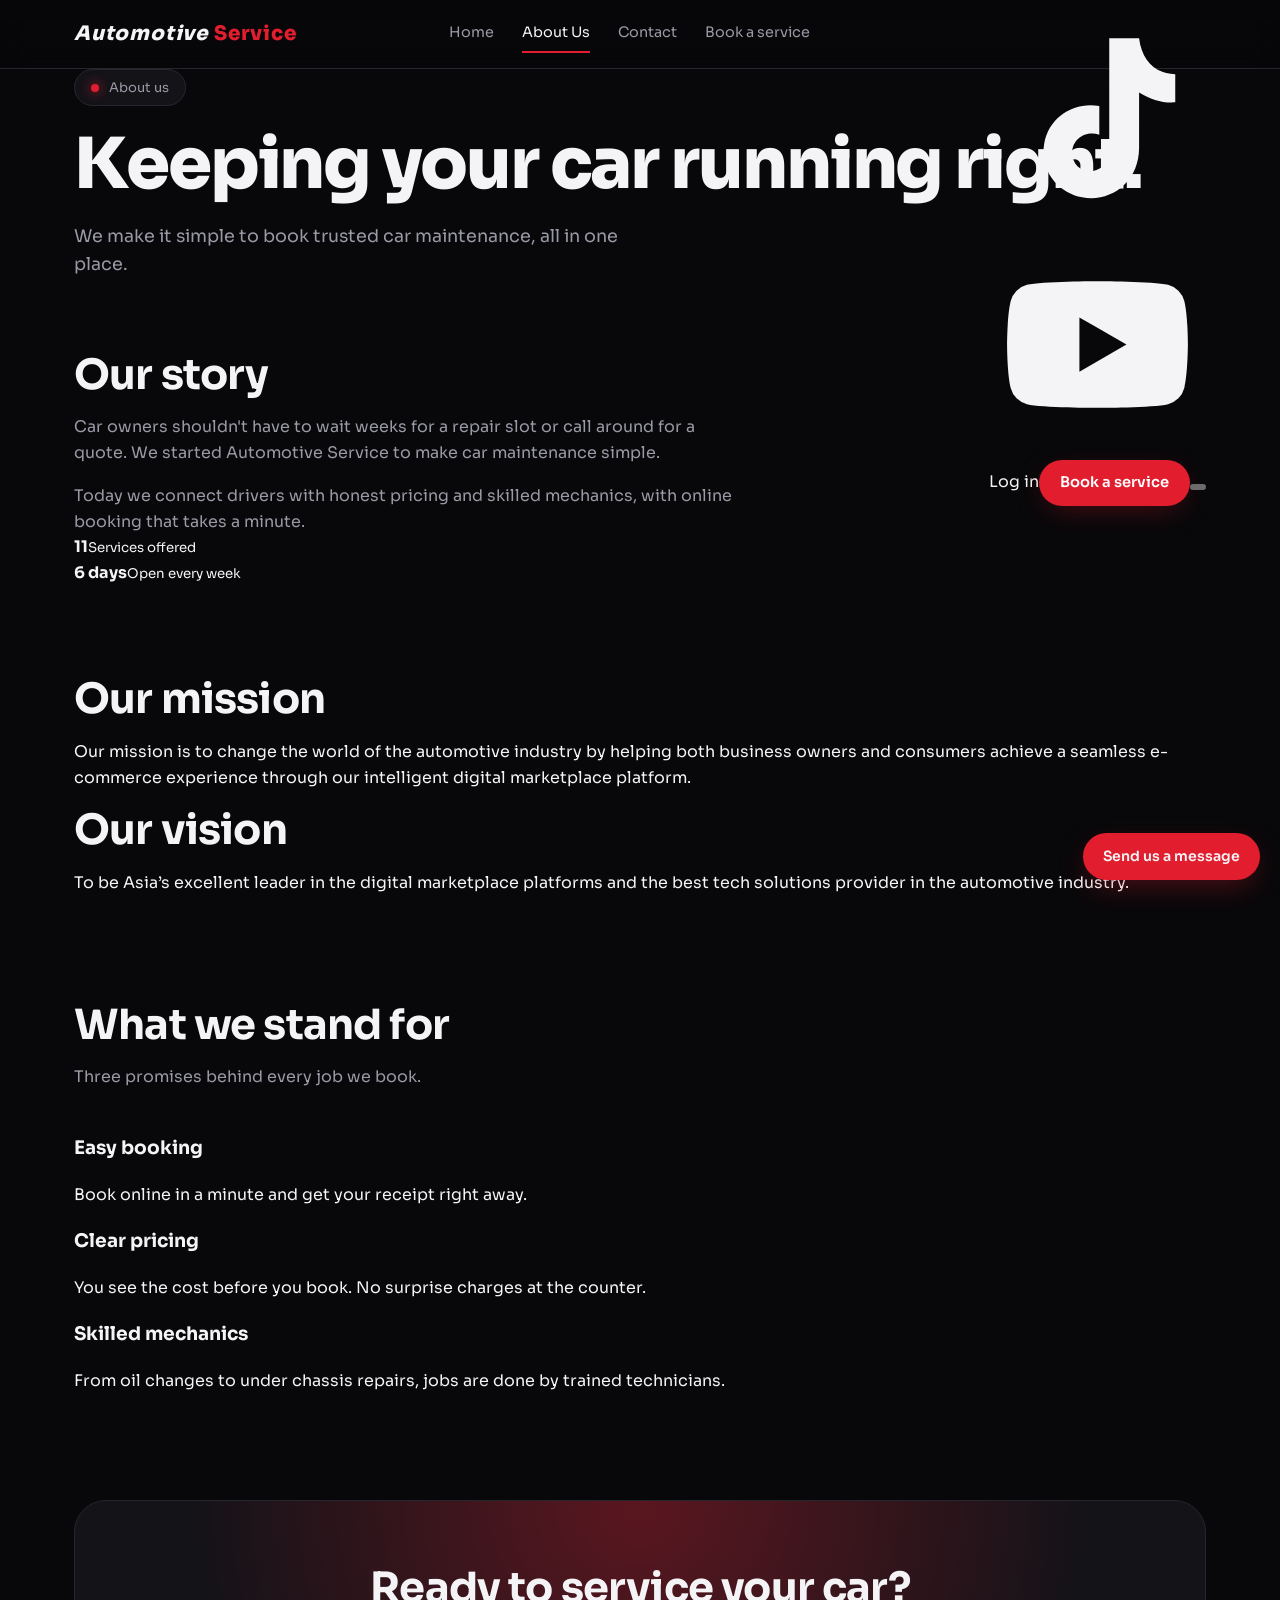
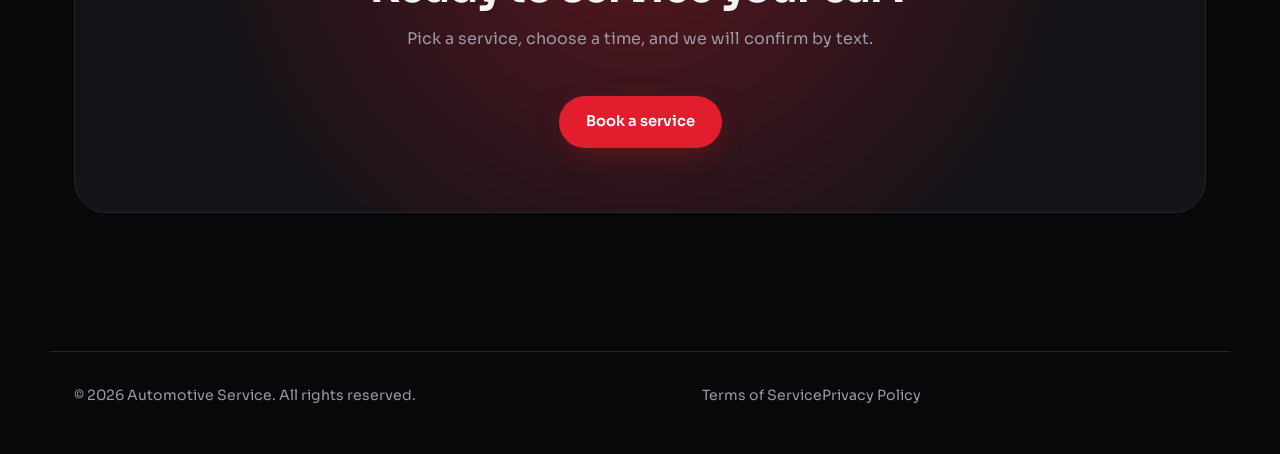
==== about.html @ 80d6568f "ready draft" ====
<!DOCTYPE html>
<html lang="en">
<head>
<meta charset="utf-8">
<meta name="viewport" content="width=device-width, initial-scale=1, viewport-fit=cover">
<title>About Us – Automotive Service</title>
<link rel="preconnect" href="https://fonts.googleapis.com">
<link rel="preconnect" href="https://fonts.gstatic.com" crossorigin>
<link href="https://fonts.googleapis.com/css2?family=Sora:wght@400;500;600;700;800&display=swap" rel="stylesheet">
<link rel="stylesheet" href="style.css">
</head>
<body>
<nav>
<div class="wrap">
<a class="logo" href="index.html">Automotive <i>Service</i></a>
<div class="links" id="mainlinks">
<a href="index.html">Home</a><a class="on" href="about.html">About Us</a><a href="contact.html">Contact</a><a class="mob-only" href="index.html#booking">Book a service</a><div class="socials links-socials"><a href="#" target="_blank" rel="noopener noreferrer" aria-label="Facebook"><svg viewBox="0 0 24 24" fill="currentColor" aria-hidden="true"><path d="M13.5 22v-8h2.7l.5-3.3h-3.2V8.6c0-.9.4-1.7 1.8-1.7h1.5V4.1s-1.3-.2-2.5-.2c-2.6 0-4.3 1.6-4.3 4.4v2.4H6.8V14h2.7v8h4z"/></svg></a><a href="#" target="_blank" rel="noopener noreferrer" aria-label="Instagram"><svg viewBox="0 0 24 24" fill="none" stroke="currentColor" stroke-width="2" aria-hidden="true"><rect x="3" y="3" width="18" height="18" rx="5"/><circle cx="12" cy="12" r="4"/><circle cx="17.5" cy="6.5" r="1" fill="currentColor" stroke="none"/></svg></a><a href="#" target="_blank" rel="noopener noreferrer" aria-label="TikTok"><svg viewBox="0 0 24 24" fill="currentColor" aria-hidden="true"><path d="M16.6 3c.3 2.4 1.7 3.9 4 4v3.1c-1.4.1-2.7-.3-4-1.1v6.1c0 3.9-3.2 6.1-6.3 5.5-2.7-.5-4.7-3-4.2-5.9.5-3 3.3-4.7 6.1-4.2v3.2c-1.4-.5-3 .4-3 2 0 1.3 1.1 2.2 2.3 2 1.1-.2 1.8-1.1 1.8-2.3V3h3.3z"/></svg></a><a href="#" target="_blank" rel="noopener noreferrer" aria-label="YouTube"><svg viewBox="0 0 24 24" fill="currentColor" aria-hidden="true"><path d="M21.6 7.2a2.5 2.5 0 0 0-1.8-1.8C18.2 5 12 5 12 5s-6.2 0-7.8.4A2.5 2.5 0 0 0 2.4 7.2C2 8.8 2 12 2 12s0 3.2.4 4.8a2.5 2.5 0 0 0 1.8 1.8C5.8 19 12 19 12 19s6.2 0 7.8-.4a2.5 2.5 0 0 0 1.8-1.8c.4-1.6.4-4.8.4-4.8s0-3.2-.4-4.8zM10 15V9l5.2 3z"/></svg></a></div>
</div>
<div class="nav-right"><div class="socials"><a href="#" target="_blank" rel="noopener noreferrer" aria-label="Facebook"><svg viewBox="0 0 24 24" fill="currentColor" aria-hidden="true"><path d="M13.5 22v-8h2.7l.5-3.3h-3.2V8.6c0-.9.4-1.7 1.8-1.7h1.5V4.1s-1.3-.2-2.5-.2c-2.6 0-4.3 1.6-4.3 4.4v2.4H6.8V14h2.7v8h4z"/></svg></a><a href="#" target="_blank" rel="noopener noreferrer" aria-label="Instagram"><svg viewBox="0 0 24 24" fill="none" stroke="currentColor" stroke-width="2" aria-hidden="true"><rect x="3" y="3" width="18" height="18" rx="5"/><circle cx="12" cy="12" r="4"/><circle cx="17.5" cy="6.5" r="1" fill="currentColor" stroke="none"/></svg></a><a href="#" target="_blank" rel="noopener noreferrer" aria-label="TikTok"><svg viewBox="0 0 24 24" fill="currentColor" aria-hidden="true"><path d="M16.6 3c.3 2.4 1.7 3.9 4 4v3.1c-1.4.1-2.7-.3-4-1.1v6.1c0 3.9-3.2 6.1-6.3 5.5-2.7-.5-4.7-3-4.2-5.9.5-3 3.3-4.7 6.1-4.2v3.2c-1.4-.5-3 .4-3 2 0 1.3 1.1 2.2 2.3 2 1.1-.2 1.8-1.1 1.8-2.3V3h3.3z"/></svg></a><a href="#" target="_blank" rel="noopener noreferrer" aria-label="YouTube"><svg viewBox="0 0 24 24" fill="currentColor" aria-hidden="true"><path d="M21.6 7.2a2.5 2.5 0 0 0-1.8-1.8C18.2 5 12 5 12 5s-6.2 0-7.8.4A2.5 2.5 0 0 0 2.4 7.2C2 8.8 2 12 2 12s0 3.2.4 4.8a2.5 2.5 0 0 0 1.8 1.8C5.8 19 12 19 12 19s6.2 0 7.8-.4a2.5 2.5 0 0 0 1.8-1.8c.4-1.6.4-4.8.4-4.8s0-3.2-.4-4.8zM10 15V9l5.2 3z"/></svg></a></div><span class="nav-auth"></span><a class="btn sm" href="index.html#booking">Book a service</a><button class="menu-btn" type="button" aria-label="Open menu" aria-expanded="false" aria-controls="mainlinks"><span></span></button></div>
</div>
</nav>

<header class="page-hero">
<div class="wrap">
<span class="pill"><b></b>About us</span>
<h1>Keeping your car running right.</h1>
<p class="lead">We make it simple to book trusted car maintenance, all in one place.</p>
</div>
</header>

<section style="padding-top:40px">
<div class="wrap about-split">
<div>
<h2>Our story</h2>
<p class="sub" style="margin-bottom:18px">Car owners shouldn't have to wait weeks for a repair slot or call around for a quote. We started Automotive Service to make car maintenance simple.</p>
<p class="sub" style="margin:0">Today we connect drivers with honest pricing and skilled mechanics, with online booking that takes a minute.</p>
</div>
<div class="facts">
<div><strong>11</strong><small>Services offered</small></div>
<div><strong>6 days</strong><small>Open every week</small></div>
</div>
</div>
</section>

<section style="padding-top:0">
<div class="wrap mv">
<div class="mv-card">
<h2>Our mission</h2>
<p>Our mission is to change the world of the automotive industry by helping both business owners and consumers achieve a seamless e-commerce experience through our intelligent digital marketplace platform.</p>
</div>
<div class="mv-card">
<h2>Our vision</h2>
<p>To be Asia’s excellent leader in the digital marketplace platforms and the best tech solutions provider in the automotive industry.</p>
</div>
</div>
</section>

<section style="padding-top:0">
<div class="wrap">
<h2>What we stand for</h2>
<p class="sub">Three promises behind every job we book.</p>
<div class="values">
<div class="value"><h3>Easy booking</h3><p>Book online in a minute and get your receipt right away.</p></div>
<div class="value"><h3>Clear pricing</h3><p>You see the cost before you book. No surprise charges at the counter.</p></div>
<div class="value"><h3>Skilled mechanics</h3><p>From oil changes to under chassis repairs, jobs are done by trained technicians.</p></div>
</div>
</div>
</section>

<section style="padding-top:0">
<div class="banner">
<h2>Ready to service your car?</h2>
<p class="sub" style="margin-inline:auto">Pick a service, choose a time, and we will confirm by text.</p>
<div class="cta"><a class="btn" href="index.html#booking">Book a service</a></div>
</div>
</section>

<footer>
<div class="wrap foot"><span>© 2026 Automotive Service. All rights reserved.</span><div class="foot-links"><a href="terms.html">Terms of Service</a><a href="privacy.html">Privacy Policy</a></div><div class="socials"><a href="#" target="_blank" rel="noopener noreferrer" aria-label="Facebook"><svg viewBox="0 0 24 24" fill="currentColor" aria-hidden="true"><path d="M13.5 22v-8h2.7l.5-3.3h-3.2V8.6c0-.9.4-1.7 1.8-1.7h1.5V4.1s-1.3-.2-2.5-.2c-2.6 0-4.3 1.6-4.3 4.4v2.4H6.8V14h2.7v8h4z"/></svg></a><a href="#" target="_blank" rel="noopener noreferrer" aria-label="Instagram"><svg viewBox="0 0 24 24" fill="none" stroke="currentColor" stroke-width="2" aria-hidden="true"><rect x="3" y="3" width="18" height="18" rx="5"/><circle cx="12" cy="12" r="4"/><circle cx="17.5" cy="6.5" r="1" fill="currentColor" stroke="none"/></svg></a><a href="#" target="_blank" rel="noopener noreferrer" aria-label="TikTok"><svg viewBox="0 0 24 24" fill="currentColor" aria-hidden="true"><path d="M16.6 3c.3 2.4 1.7 3.9 4 4v3.1c-1.4.1-2.7-.3-4-1.1v6.1c0 3.9-3.2 6.1-6.3 5.5-2.7-.5-4.7-3-4.2-5.9.5-3 3.3-4.7 6.1-4.2v3.2c-1.4-.5-3 .4-3 2 0 1.3 1.1 2.2 2.3 2 1.1-.2 1.8-1.1 1.8-2.3V3h3.3z"/></svg></a><a href="#" target="_blank" rel="noopener noreferrer" aria-label="YouTube"><svg viewBox="0 0 24 24" fill="currentColor" aria-hidden="true"><path d="M21.6 7.2a2.5 2.5 0 0 0-1.8-1.8C18.2 5 12 5 12 5s-6.2 0-7.8.4A2.5 2.5 0 0 0 2.4 7.2C2 8.8 2 12 2 12s0 3.2.4 4.8a2.5 2.5 0 0 0 1.8 1.8C5.8 19 12 19 12 19s6.2 0 7.8-.4a2.5 2.5 0 0 0 1.8-1.8c.4-1.6.4-4.8.4-4.8s0-3.2-.4-4.8zM10 15V9l5.2 3z"/></svg></a></div></div>
</footer>
<a class="chat" href="contact.html">Send us a message</a>
<script src="auth.js"></script>
</body>
</html>
---- style.css ----
:root{color-scheme:dark;--bg:#08080a;--surface:#131318;--line:#26262e;--text:#f4f4f6;--muted:#9a9aa6;--red:#e11d2e;--red-deep:#8f0f1c;--glow:rgba(225,29,46,.35);
box-sizing:border-box;padding-top:env(safe-area-inset-top,0px);padding-bottom:env(safe-area-inset-bottom,0px)}
*,*::before,*::after{box-sizing:inherit}
html{scroll-behavior:smooth;scroll-padding-top:90px}
body{margin:0;background:var(--bg);color:var(--text);font-family:'Sora',system-ui,-apple-system,'Segoe UI',sans-serif;line-height:1.6;-webkit-font-smoothing:antialiased}
a{color:inherit;text-decoration:none}
:focus-visible{outline:2px solid var(--red);outline-offset:3px;border-radius:6px}
.wrap{max-width:1180px;margin:0 auto;padding:0 24px}
nav{position:sticky;top:0;z-index:20;backdrop-filter:blur(14px);background:rgba(8,8,10,.72);border-bottom:1px solid var(--line)}
nav .wrap{display:flex;align-items:center;justify-content:space-between;height:68px;gap:24px}
.logo{font-weight:800;font-size:1.25rem;letter-spacing:.04em;font-style:italic}
.logo i{color:var(--red);font-style:normal}
.links{display:flex;gap:28px;font-size:.9rem;color:var(--muted)}
.links a{padding:6px 0;border-bottom:2px solid transparent;transition:color .2s,border-color .2s}
.links a:hover,.links a.on{color:var(--text);border-color:var(--red)}
.btn{display:inline-flex;align-items:center;gap:8px;padding:13px 26px;border-radius:999px;font-weight:600;font-size:.92rem;background:var(--red);color:#fff;border:1px solid transparent;box-shadow:0 8px 30px -8px var(--glow);transition:transform .2s,background .2s}
.btn:hover{transform:translateY(-2px);background:#f02a3b}
.btn.ghost{background:transparent;border-color:var(--line);box-shadow:none}
.btn.ghost:hover{border-color:var(--muted);background:var(--surface)}
.btn.sm{padding:10px 20px}
.hero{position:relative;overflow:hidden;padding:96px 0 110px}
.hero::before{content:"";position:absolute;right:-12%;top:-20%;width:760px;height:760px;background:radial-gradient(circle,var(--glow),transparent 65%);pointer-events:none}
.hero{min-height:680px;display:flex;align-items:center}
.hero .wrap{position:relative;z-index:2;width:100%}
.hero .wrap>div{max-width:620px}
.hero::after{content:"";position:absolute;inset:auto 0 0 0;height:38%;background:linear-gradient(to top,var(--bg),transparent);z-index:1;pointer-events:none}
.car{position:absolute;right:-40px;bottom:14px;width:min(920px,72vw);z-index:0;filter:drop-shadow(0 30px 60px rgba(225,29,46,.45));animation:drive 1.6s cubic-bezier(.2,.8,.2,1) both}
@keyframes drive{from{transform:translateX(160px);opacity:0}to{transform:none;opacity:1}}
.pill{display:inline-flex;align-items:center;gap:10px;padding:7px 16px;border:1px solid var(--line);border-radius:999px;background:var(--surface);font-size:.82rem;color:var(--muted)}
.pill b{width:8px;height:8px;border-radius:50%;background:var(--red);box-shadow:0 0 12px var(--red)}
h1{font-size:clamp(2.4rem,5.6vw,4.4rem);line-height:1.05;letter-spacing:-.03em;font-weight:800;margin:22px 0 20px}
h1 span{color:var(--muted)}
.lead{font-size:1.1rem;color:var(--muted);max-width:46ch;margin:0 0 34px}
.cta{display:flex;gap:14px;flex-wrap:wrap}
.stats{display:flex;gap:40px;margin-top:52px;padding-top:28px;border-top:1px solid var(--line)}
.stats strong{display:block;font-size:1.6rem;letter-spacing:-.02em}
.stats small{color:var(--muted)}
section{padding:90px 0}
h2{font-size:clamp(1.8rem,3.4vw,2.6rem);letter-spacing:-.02em;line-height:1.15;margin:0 0 14px;font-weight:700}
.sub{color:var(--muted);max-width:56ch;margin:0 0 44px}
.split{display:grid;grid-template-columns:1fr 1fr;gap:20px}
.panel{padding:44px;border-radius:28px;border:1px solid var(--line);background:linear-gradient(160deg,#1a1a21,var(--surface))}
.panel.red{background:linear-gradient(160deg,var(--red),var(--red-deep));border-color:transparent}
.panel.red p{color:#ffd9dd}
.panel h3{font-size:1.6rem;letter-spacing:-.02em;margin:0 0 12px}
.panel p{color:var(--muted);margin:0 0 28px;max-width:40ch}
.panel ul{list-style:none;margin:0 0 30px;padding:0;display:grid;gap:10px;font-size:.92rem}
.panel li::before{content:"✓";margin-right:10px;font-weight:700}
.panel.red .btn{background:#fff;color:var(--red-deep);box-shadow:none}
.steps{display:grid;grid-template-columns:repeat(3,1fr);gap:16px;counter-reset:s}
.step{padding:30px;border-radius:20px;border:1px solid var(--line);counter-increment:s}
.step::before{content:counter(s);display:grid;place-items:center;width:38px;height:38px;border-radius:50%;background:var(--red);font-weight:700;margin-bottom:22px}
.step h3{margin:0 0 6px;font-size:1.05rem}
.step p{margin:0;color:var(--muted);font-size:.9rem}
.banner{margin:0 24px;max-width:1132px;margin-inline:auto;padding:64px 24px;text-align:center;border-radius:32px;background:radial-gradient(circle at 50% 0,var(--glow),transparent 70%),var(--surface);border:1px solid var(--line)}
.banner .cta{justify-content:center}
footer{padding:48px 0;color:var(--muted);font-size:.88rem}
footer .wrap{display:flex;justify-content:space-between;flex-wrap:wrap;gap:16px;border-top:1px solid var(--line);padding-top:32px}
.chat{position:fixed;right:20px;bottom:calc(20px + env(safe-area-inset-bottom,0px));z-index:30;padding:12px 20px;border-radius:999px;background:var(--red);font-size:.88rem;font-weight:600;box-shadow:0 10px 30px -6px var(--glow)}
@media(max-width:900px){.links{display:none}.split{grid-template-columns:1fr}.car{width:130vw;right:-30vw;bottom:0;opacity:.55}.hero{min-height:620px}.steps{grid-template-columns:1fr}.hero{padding-top:56px}.stats{gap:24px}.panel{padding:30px}}
@media(prefers-reduced-motion:reduce){
/* Real photo: save a Ferrari photo as ferrari.jpg in this folder */
.car-photo{position:absolute;inset:0;width:100%;height:100%;object-fit:cover;object-position:70% 55%;z-index:0;opacity:0;transition:opacity 1.2s}
.has-photo .car-photo{opacity:1}
.has-photo .car{display:none}
.has-photo::before{display:none}
.hero .wrap{z-index:3}
.hero::after{z-index:2}
.has-photo .streaks{position:absolute;inset:0;z-index:1;background:linear-gradient(90deg,var(--bg) 0%,rgba(8,8,10,.88) 32%,rgba(8,8,10,.25) 65%,rgba(8,8,10,.45) 100%),radial-gradient(ellipse at 80% 70%,rgba(225,29,46,.35),transparent 60%)}
.streaks{position:absolute;inset:0;z-index:0;pointer-events:none;background:repeating-linear-gradient(100deg,transparent 0 120px,rgba(225,29,46,.07) 120px 122px,transparent 122px 260px)}
.has-photo .hero-fade{display:none}
@media(max-width:900px){.car-photo{object-position:75% 50%}.has-photo .streaks{background:linear-gradient(180deg,rgba(8,8,10,.55),rgba(8,8,10,.9))}}

/* Booking */
.book{display:grid;grid-template-columns:.9fr 1.1fr;gap:56px;align-items:start}
.perks{list-style:none;margin:0;padding:0;display:grid;gap:14px}
.perks li{padding:20px 22px;border:1px solid var(--line);border-left:3px solid var(--red);border-radius:14px;background:var(--surface);display:grid;gap:2px}
.perks span{color:var(--muted);font-size:.9rem}
.form{display:grid;gap:12px;padding:32px;border:1px solid var(--line);border-radius:28px;background:linear-gradient(160deg,#1a1a21,var(--surface))}
.form input,.form select,.form textarea{width:100%;padding:14px 16px;font:inherit;font-size:.92rem;color:var(--text);background:var(--bg);border:1px solid var(--line);border-radius:12px;transition:border-color .2s}
.form input::placeholder,.form textarea::placeholder{color:var(--muted)}
.form input:focus,.form select:focus,.form textarea:focus{outline:none;border-color:var(--red);box-shadow:0 0 0 3px var(--glow)}
.form select{appearance:none;background-image:url("data:image/svg+xml,%3Csvg xmlns='http://www.w3.org/2000/svg' width='12' height='8' fill='none' stroke='%239a9aa6' stroke-width='2'%3E%3Cpath d='m1 1 5 5 5-5'/%3E%3C/svg%3E");background-repeat:no-repeat;background-position:right 16px center;padding-right:40px}
.form textarea{resize:vertical}
.row2{display:grid;grid-template-columns:1fr 1fr;gap:12px}
.row3{display:grid;grid-template-columns:repeat(3,1fr);gap:12px}
.submit{justify-content:center;width:100%;margin-top:6px;cursor:pointer;font:inherit;font-weight:600}
.ok{margin:4px 0 0;padding:12px 16px;border-radius:12px;background:rgba(225,29,46,.12);border:1px solid var(--red);font-size:.9rem}
@media(max-width:900px){.book{grid-template-columns:1fr;gap:32px}.form{padding:22px}.row3{grid-template-columns:1fr}}
@media(max-width:520px){.row2{grid-template-columns:1fr}}

/* Cooler background */
body{background:radial-gradient(700px 520px at 100% 1000px,rgba(225,29,46,.13),transparent 65%) no-repeat,radial-gradient(700px 520px at 0 1900px,rgba(143,15,28,.18),transparent 65%) no-repeat,radial-gradient(700px 520px at 100% 2800px,rgba(225,29,46,.12),transparent 65%) no-repeat,var(--bg)}
.hero{background:radial-gradient(ellipse 55% 55% at 88% 88%,rgba(225,29,46,.6),transparent 70%),radial-gradient(ellipse 50% 70% at 0 0,rgba(143,15,28,.55),transparent 70%),radial-gradient(ellipse 40% 40% at 50% 100%,rgba(225,29,46,.18),transparent 70%),linear-gradient(180deg,#14060a,var(--bg))}
.hero::before{right:-8%;top:auto;bottom:-34%;width:75%;height:75%;background:linear-gradient(112deg,transparent 0 38%,rgba(225,29,46,.85) 38% 50%,transparent 50% 54%,rgba(255,255,255,.9) 54% 57%,transparent 57% 61%,rgba(225,29,46,.85) 61% 70%,transparent 70%);opacity:.38;filter:blur(.5px)}
.streaks{inset:auto 0 0 0;height:60%;background:linear-gradient(rgba(225,29,46,.45) 1px,transparent 1px) 0 0/100% 46px,linear-gradient(90deg,rgba(225,29,46,.4) 1px,transparent 1px) 0 0/70px 100%;transform:perspective(520px) rotateX(64deg);transform-origin:50% 100%;-webkit-mask-image:linear-gradient(to top,#000 10%,transparent 85%);mask-image:linear-gradient(to top,#000 10%,transparent 85%);opacity:.55;animation:grid 2.4s linear infinite}
@keyframes grid{to{background-position:0 46px,0 0}}
.has-photo .streaks{inset:0;height:auto;transform:none;-webkit-mask-image:none;mask-image:none;opacity:1;animation:none}
.hero::after{height:30%;background:linear-gradient(to top,var(--bg) 8%,transparent)}
.panel,.form,.perks li,.step{backdrop-filter:blur(6px)}
@media(prefers-reduced-motion:reduce){.streaks{animation:none}}

/* About page */
.page-hero{padding:96px 0 40px;background:radial-gradient(ellipse 55% 80% at 90% 100%,rgba(225,29,46,.45),transparent 70%),radial-gradient(ellipse 50% 70% at 0 0,rgba(143,15,28,.5),transparent 70%),linear-gradient(180deg,#14060a,var(--bg))}
.page-hero h1{max-width:16ch}
.page-hero .lead{margin-bottom:0}
.about-split{display:grid;grid-template-columns:1.1fr .9fr;gap:56px;align-items:center}
.facts{display:grid;grid-template-columns:1fr 1fr;gap:16px}
.facts div{padding:28px;border:1px solid var(--line);border-radius:20px;background:var(--surface)}
.facts strong{display:block;font-size:2rem;letter-spacing:-.02em;color:var(--red)}
.facts small{color:var(--muted)}
.values{display:grid;grid-template-columns:repeat(3,1fr);gap:16px}
.value{padding:32px;border:1px solid var(--line);border-top:3px solid var(--red);border-radius:20px;background:var(--surface)}
.value h3{margin:0 0 8px;font-size:1.1rem}
.value p{margin:0;color:var(--muted);font-size:.92rem}
@media(max-width:900px){.about-split,.values{grid-template-columns:1fr}.about-split{gap:32px}.page-hero{padding-top:56px}}

/* Mission and vision */
.mv{display:grid;grid-template-columns:1fr 1fr;gap:20px}
.mv-card{padding:44px;border-radius:28px;border:1px solid var(--line);background:linear-gradient(160deg,#1a1a21,var(--surface))}
.mv-card:first-child{background:linear-gradient(160deg,var(--red),var(--red-deep));border-color:transparent}
.mv-card h2{margin-bottom:16px}
.mv-card p{margin:0;color:var(--muted);font-size:1.02rem;max-width:46ch}
.mv-card:first-child p{color:#ffe3e6}
@media(max-width:900px){.mv{grid-template-columns:1fr}.mv-card{padding:30px}}

/* Booking review and receipt */
.dlg{width:calc(100% - 32px);max-width:560px;max-height:90vh;padding:0;color:var(--text);background:var(--surface);border:1px solid var(--line);border-radius:24px;box-shadow:0 30px 80px rgba(0,0,0,.6)}
.dlg::backdrop{background:rgba(0,0,0,.72);backdrop-filter:blur(4px)}
.dlg-in{padding:32px}
.dlg-brand{margin:0 0 6px;font-weight:800;font-style:italic;color:var(--red)}
.dlg h2{font-size:1.6rem;margin:0 0 6px}
.dlg .sub{margin:0 0 22px;font-size:.92rem}
.ref{margin:0 0 16px;padding:10px 14px;border:1px dashed var(--red);border-radius:12px;font-weight:700;letter-spacing:.02em}
.dlg dl{display:grid;grid-template-columns:150px 1fr;margin:0}
.dlg dt,.dlg dd{padding:11px 0;border-bottom:1px solid var(--line);font-size:.92rem}
.dlg dt{color:var(--muted)}
.dlg dd{margin:0;font-weight:600;overflow-wrap:anywhere;white-space:pre-wrap}
.dlg-acts{display:flex;flex-wrap:wrap;gap:10px;margin-top:24px}
.dlg-acts .btn{cursor:pointer;font:inherit;font-weight:600;font-size:.9rem;padding:12px 22px}
@media(max-width:520px){.dlg-in{padding:22px}.dlg dl{grid-template-columns:1fr}.dlg dt{border:0;padding-bottom:0}}
@media print{body>*:not(dialog){display:none!important}body{background:#fff!important;padding:0}.dlg{position:static!important;display:block!important;max-width:none;max-height:none;margin:0 auto;color:#000;background:#fff;border:0;box-shadow:none}.dlg *{color:#000!important}.dlg-acts{display:none}.dlg dt,.dlg dd{border-color:#ccc}}

/* Accounts and dashboards */
.nav-right{display:flex;align-items:center;gap:20px}
.nav-auth{display:flex;gap:18px}
.textlink{color:var(--muted);font-size:.9rem;transition:color .2s}
.textlink:hover{color:var(--text)}
.authpage{background:radial-gradient(700px 500px at 100% 0,rgba(225,29,46,.16),transparent 65%) no-repeat,radial-gradient(600px 500px at 0 100%,rgba(143,15,28,.2),transparent 65%) no-repeat,var(--bg)}
.authwrap{min-height:calc(100vh - 70px);display:grid;place-items:center;padding:40px 20px}
.authcard{width:100%;max-width:440px;padding:36px;border:1px solid var(--line);border-radius:28px;background:linear-gradient(160deg,#1a1a21,var(--surface))}
.authcard h1{font-size:1.9rem;margin:0 0 6px;letter-spacing:-.02em}
.authcard .sub{margin:0 0 24px;font-size:.92rem}
.tabs{display:grid;grid-auto-flow:column;grid-auto-columns:1fr;gap:4px;padding:4px;margin-bottom:20px;border:1px solid var(--line);border-radius:999px;background:var(--bg)}
.tabs button{padding:10px;border:0;border-radius:999px;background:transparent;color:var(--muted);font:inherit;font-weight:600;font-size:.9rem;cursor:pointer;transition:background .2s,color .2s}
.tabs button.on{background:var(--red);color:#fff}
.authcard .form{padding:0;border:0;background:none}
.err{margin:0;padding:10px 14px;border-radius:12px;background:rgba(225,29,46,.12);border:1px solid var(--red);font-size:.88rem}
.switch{margin:18px 0 0;text-align:center;color:var(--muted);font-size:.9rem}
.switch a{color:var(--text);font-weight:600;border-bottom:1px solid var(--red)}
.demo{margin:14px 0 0;text-align:center;color:var(--muted);font-size:.78rem}
.dash{padding-top:48px;padding-bottom:80px}
.dash-top{display:flex;justify-content:space-between;align-items:flex-end;gap:16px;flex-wrap:wrap;margin-bottom:28px}
.dash h1{font-size:clamp(1.8rem,3.4vw,2.4rem);margin:0 0 4px;letter-spacing:-.02em}
.dash .sub{margin:0}
.dash h2{font-size:1.3rem;margin:36px 0 16px}
.stats-row{display:grid;grid-template-columns:repeat(auto-fit,minmax(170px,1fr));gap:14px}
.stat{padding:22px;border:1px solid var(--line);border-radius:18px;background:var(--surface)}
.stat strong{display:block;font-size:2rem;letter-spacing:-.02em;color:var(--red)}
.stat small{color:var(--muted)}
.toolbar{display:flex;gap:12px;flex-wrap:wrap;margin-bottom:14px}
.toolbar select,.toolbar input,.statussel{padding:11px 14px;font:inherit;font-size:.9rem;color:var(--text);background:var(--surface);border:1px solid var(--line);border-radius:12px}
.toolbar input{flex:1;min-width:200px}
.tablewrap{overflow-x:auto;border:1px solid var(--line);border-radius:18px;background:var(--surface)}
table{width:100%;border-collapse:collapse;font-size:.88rem}
th,td{padding:14px 16px;text-align:left;border-bottom:1px solid var(--line);white-space:nowrap;vertical-align:middle}
th{color:var(--muted);font-weight:500;font-size:.8rem}
tbody tr:last-child td{border-bottom:0}
td small{color:var(--muted)}
.statussel{padding:8px 10px;font-size:.84rem}
.badge{display:inline-block;padding:4px 12px;border-radius:999px;font-size:.78rem;font-weight:600}
.b-pending{background:rgba(245,166,35,.15);color:#f5a623}
.b-confirmed{background:rgba(66,153,225,.15);color:#63b3ed}
.b-completed{background:rgba(72,187,120,.15);color:#68d391}
.b-cancelled{background:rgba(154,154,166,.15);color:var(--muted)}
.empty{margin:0;padding:28px;border:1px dashed var(--line);border-radius:18px;color:var(--muted);text-align:center}
.mini{font-size:1rem;margin:22px 0 8px}
.histrow{display:flex;justify-content:space-between;align-items:center;gap:12px;padding:10px 0;border-bottom:1px solid var(--line);font-size:.9rem}
@media(max-width:700px){.nav-right{gap:12px}.nav-right .btn{display:none}.authcard{padding:26px}}

/* Responsive: phones, tablets, laptops, desktops and Macs */
html{-webkit-text-size-adjust:100%;text-size-adjust:100%}
body{overflow-x:clip}
img,svg,video{max-width:100%}
.banner{width:calc(100% - 32px)}
.mob-only{display:none}
.menu-btn{display:none;place-items:center;width:44px;height:44px;border:1px solid var(--line);border-radius:12px;background:var(--surface);color:var(--text);cursor:pointer}
.menu-btn span,.menu-btn span::before,.menu-btn span::after{display:block;width:18px;height:2px;border-radius:2px;background:currentColor;transition:transform .2s,opacity .2s}
.menu-btn span{position:relative}
.menu-btn span::before,.menu-btn span::after{content:"";position:absolute;left:0}
.menu-btn span::before{top:-6px}
.menu-btn span::after{top:6px}
nav.open .menu-btn span{background:transparent}
nav.open .menu-btn span::before{top:0;transform:rotate(45deg)}
nav.open .menu-btn span::after{top:0;transform:rotate(-45deg)}

/* Large screens: iMac, big monitors */
@media(min-width:1500px){.wrap{max-width:1360px}h1{font-size:5rem}.car{width:1040px}.hero{min-height:760px}section{padding:110px 0}}
@media(min-width:2000px){.wrap{max-width:1560px}.car{width:1180px}html{font-size:112%}}

/* Short laptop screens (13in MacBook, 1366x768) */
@media(min-width:901px) and (max-height:780px){.hero{min-height:600px;padding:56px 0 90px}h1{font-size:clamp(2.4rem,4.6vw,3.6rem)}.stats{margin-top:32px}}

/* Tablets and small laptops */
@media(max-width:1100px) and (min-width:901px){.links{gap:18px}.car{width:68vw}.split{gap:16px}.book{gap:36px}}

/* Tablets and phones */
@media(max-width:900px){
 .menu-btn{display:grid}
 .links{display:none;position:absolute;left:0;right:0;top:100%;flex-direction:column;gap:0;padding:6px 24px 20px;background:rgba(8,8,10,.97);backdrop-filter:blur(14px);border-bottom:1px solid var(--line);max-height:calc(100svh - 68px);overflow-y:auto}
 nav.open .links{display:flex}
 .links a{padding:15px 0;border-bottom:1px solid var(--line);font-size:1rem}
 .links a.on{color:var(--text)}
 .mob-only{display:block}
 .btn{min-height:46px}
 .form input,.form select,.form textarea,.toolbar select,.toolbar input{font-size:16px;min-height:46px}
 .hero{padding-bottom:calc(42vw + 40px);min-height:0}
 .hero .wrap>div{max-width:none}
 .page-hero{padding-bottom:24px}
 section{padding:72px 0}
 .dash{padding-top:32px}
}

/* Phones */
@media(max-width:600px){
 .wrap{padding:0 16px}
 nav .wrap{height:60px;gap:12px}
 .links{padding:6px 16px 18px;max-height:calc(100svh - 60px)}
 .logo{font-size:1.05rem}
 .nav-right{gap:10px}
 .nav-auth{gap:12px}
 .textlink{font-size:.85rem}
 section{padding:56px 0}
 .hero{padding-top:44px}
 h1{font-size:clamp(2rem,9.5vw,2.6rem)}
 .lead{font-size:1rem}
 .cta{flex-direction:column}
 .cta .btn{width:100%;justify-content:center}
 .stats{gap:20px;flex-wrap:wrap;margin-top:34px}
 .pill{font-size:.76rem;padding:6px 12px}
 .panel,.mv-card,.form,.banner{border-radius:22px}
 .banner{padding:44px 18px}
 .facts{grid-template-columns:1fr 1fr;gap:12px}
 .facts div{padding:20px}
 .step,.value{padding:24px}
 .dash-top .btn{width:100%;justify-content:center}
 .dlg{width:calc(100% - 20px);max-height:92svh}
 .dlg-acts .btn{flex:1 1 140px;justify-content:center}
 th,td{padding:12px}
 .chat{right:14px;font-size:.82rem;padding:11px 16px}
 footer .wrap{flex-direction:column}
}

/* Very small phones */
@media(max-width:360px){.logo{font-size:.95rem}.facts{grid-template-columns:1fr}.stats strong{font-size:1.35rem}}

/* Phones turned sideways */
@media(max-height:520px) and (orientation:landscape){.hero{padding:36px 0 80px;min-height:0}.car{opacity:.35}.authwrap{min-height:0;padding:24px 20px}}

/* Touch screens: no sticky hover lift */
@media(hover:none){.btn:hover,.perks li:hover{transform:none}}

/* Socials, legal links, legal pages */
.socials{display:flex;gap:10px;align-items:center}
.socials a{display:grid;place-items:center;width:40px;height:40px;border-radius:50%;border:1px solid var(--line);color:var(--muted);transition:color .2s,border-color .2s,background .2s}
.socials a:hover{color:#fff;border-color:var(--red);background:var(--red)}
.socials svg{width:18px;height:18px}
.nav-right .socials{display:none;gap:8px}
.nav-right .socials a{width:34px;height:34px}
.nav-right .socials svg{width:16px;height:16px}
@media(min-width:1100px){.nav-right .socials{display:flex}}
.links-socials{display:none}
@media(max-width:900px){.links .links-socials{display:flex;padding:18px 0 0}.links .links-socials a{padding:0;border:1px solid var(--line);width:44px;height:44px}}
.foot{align-items:center}
.foot-links{display:flex;gap:22px;flex-wrap:wrap}
.foot-links a{transition:color .2s}
.foot-links a:hover{color:var(--text)}
@media(max-width:600px){.foot{align-items:flex-start}}
.legal{max-width:780px}
.legal .meta{color:var(--muted);font-size:.85rem;margin:0 0 8px}
.legal h2{font-size:1.25rem;margin:34px 0 10px}
.legal p,.legal li{color:var(--muted);margin:0 0 12px}
.legal ul{padding-left:20px;margin:0 0 12px}

/* Account required to book */
[hidden]{display:none!important}
.gate{display:grid;gap:12px;align-content:start;padding:36px;border:1px solid var(--line);border-radius:28px;background:linear-gradient(160deg,#1a1a21,var(--surface))}
.gate h3{margin:0;font-size:1.5rem;letter-spacing:-.02em}
.gate p{margin:0 0 10px;color:var(--muted);max-width:42ch}
.gate .cta{margin-top:6px}
@media(max-width:600px){.gate{padding:26px;border-radius:22px}}

/* Contact page */
.cgrid{display:grid;grid-template-columns:repeat(3,1fr);gap:18px}
.ccard{position:relative;padding:32px;border:1px solid var(--line);border-radius:26px;background:linear-gradient(160deg,#1a1a21,var(--surface));overflow:hidden;transition:border-color .25s,box-shadow .25s}
.ccard::before{content:"";position:absolute;right:-60px;top:-60px;width:180px;height:180px;background:radial-gradient(circle,var(--glow),transparent 70%);opacity:.5;pointer-events:none}
.ccard:hover{border-color:var(--red);box-shadow:0 20px 60px -24px var(--glow)}
.cicon{display:grid;place-items:center;width:54px;height:54px;margin-bottom:22px;border-radius:16px;background:linear-gradient(145deg,var(--red),var(--red-deep));color:#fff;box-shadow:0 10px 30px -8px var(--glow)}
.cicon svg{width:26px;height:26px}
.ccard h2{font-size:1.35rem;margin:0 0 6px}
.ccard>p{margin:0 0 20px;color:var(--muted);font-size:.9rem}
.crow{display:flex;justify-content:space-between;align-items:center;gap:12px;padding:14px 0;border-top:1px solid var(--line)}
.crow small{display:block;color:var(--muted);font-size:.78rem}
.crow a,.crow span{font-weight:600;font-size:.95rem;overflow-wrap:anywhere}
.crow a{transition:color .2s}
.crow a:hover{color:var(--red)}
.copy{flex:none;padding:8px 14px;border:1px solid var(--line);border-radius:999px;background:transparent;color:var(--muted);font:inherit;font-size:.8rem;cursor:pointer;transition:color .2s,border-color .2s}
.copy:hover{color:var(--text);border-color:var(--red)}
.stiles{display:grid;grid-template-columns:repeat(4,1fr);gap:16px}
.stile{display:grid;gap:2px;padding:28px;border:1px solid var(--line);border-radius:24px;background:var(--surface);transition:transform .25s,background .25s,border-color .25s,box-shadow .25s}
.stile:hover{transform:translateY(-6px);border-color:transparent;background:linear-gradient(150deg,var(--red),var(--red-deep));box-shadow:0 24px 50px -20px var(--glow)}
.sicon{display:grid;place-items:center;width:48px;height:48px;margin-bottom:26px;border-radius:50%;border:1px solid var(--line);color:var(--text);transition:border-color .25s,background .25s}
.stile:hover .sicon{border-color:rgba(255,255,255,.5);background:rgba(255,255,255,.15)}
.sicon svg{width:24px;height:24px}
.stile strong{font-size:1.1rem}
.stile small{color:var(--muted);transition:color .25s}
.stile:hover small{color:#ffd9dd}
@media(max-width:1000px){.cgrid{grid-template-columns:1fr}.stiles{grid-template-columns:repeat(2,1fr)}}
@media(max-width:600px){.ccard{padding:24px;border-radius:22px}.stile{padding:20px}.sicon{margin-bottom:22px}}
@media(hover:none){.stile:hover{transform:none}}}
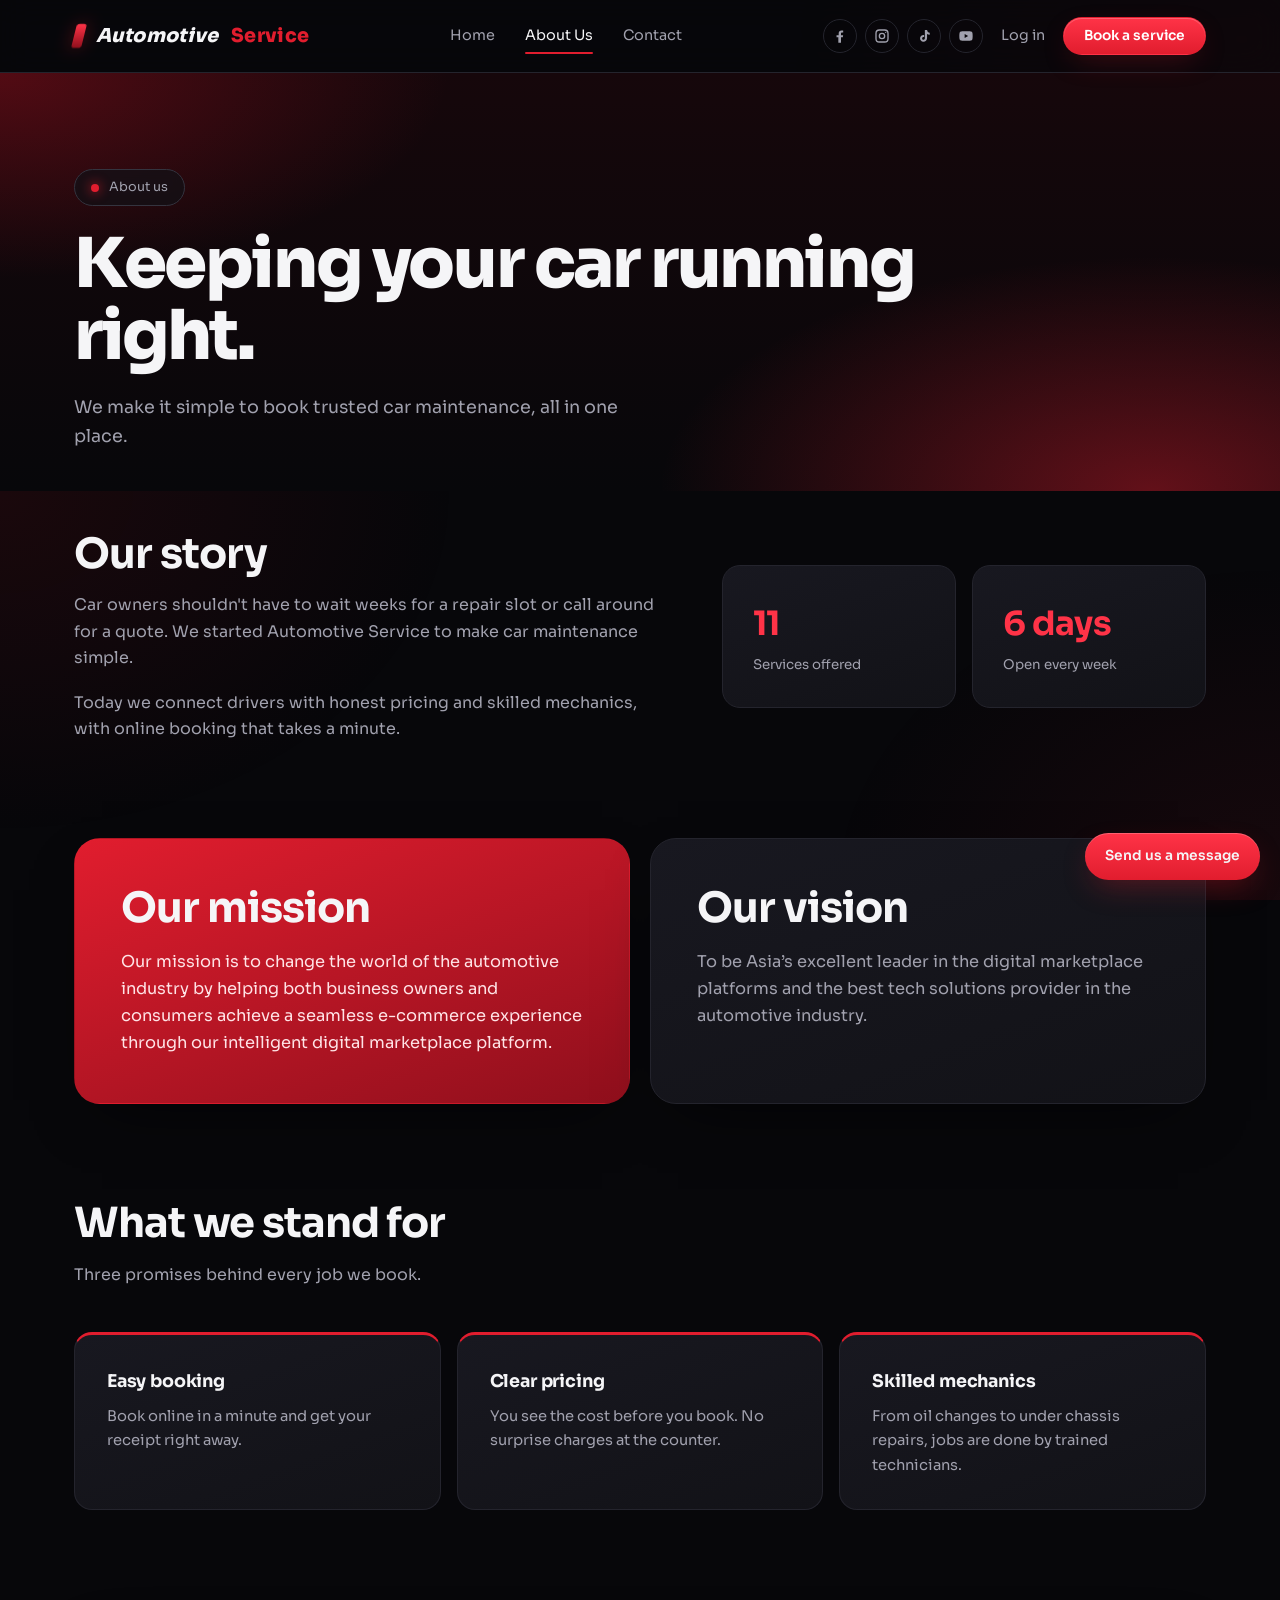
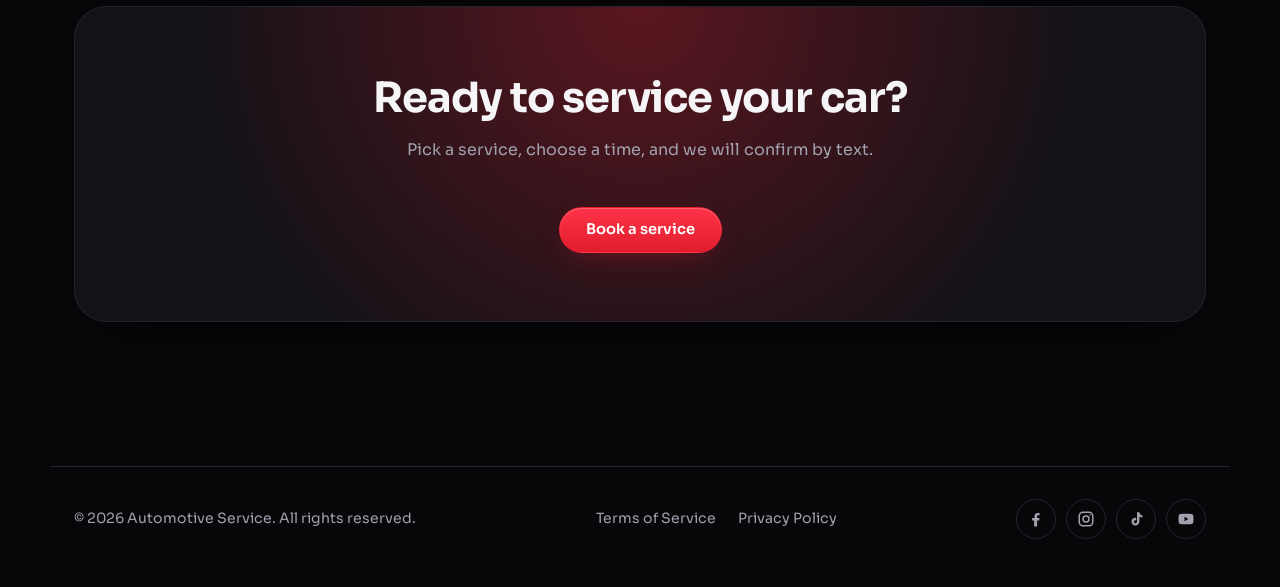
==== commit 3d6089d1: "fix" ====
--- a/about.html
+++ b/about.html
@@ -3,6 +3,7 @@
 <head>
 <meta charset="utf-8">
 <meta name="viewport" content="width=device-width, initial-scale=1, viewport-fit=cover">
+<meta name="theme-color" content="#07070a"><link rel="icon" href="data:image/svg+xml,%3Csvg xmlns='http://www.w3.org/2000/svg' viewBox='0 0 32 32'%3E%3Crect width='32' height='32' rx='8' fill='%23e11d2e'/%3E%3Cpath d='M9 22l5-12h4l5 12h-4l-1-3h-4l-1 3z' fill='white'/%3E%3C/svg%3E">
 <title>About Us – Automotive Service</title>
 <link rel="preconnect" href="https://fonts.googleapis.com">
 <link rel="preconnect" href="https://fonts.gstatic.com" crossorigin>
--- a/style.css
+++ b/style.css
@@ -1,131 +1,211 @@
-:root{color-scheme:dark;--bg:#08080a;--surface:#131318;--line:#26262e;--text:#f4f4f6;--muted:#9a9aa6;--red:#e11d2e;--red-deep:#8f0f1c;--glow:rgba(225,29,46,.35);
-box-sizing:border-box;padding-top:env(safe-area-inset-top,0px);padding-bottom:env(safe-area-inset-bottom,0px)}
-*,*::before,*::after{box-sizing:inherit}
-html{scroll-behavior:smooth;scroll-padding-top:90px}
-body{margin:0;background:var(--bg);color:var(--text);font-family:'Sora',system-ui,-apple-system,'Segoe UI',sans-serif;line-height:1.6;-webkit-font-smoothing:antialiased}
+/* Automotive Service: design system
+   Dark, red-accent automotive theme. Tokens first, then base, layout, components, pages, responsive. */
+
+:root{
+  color-scheme:dark;
+  --bg:#07070a;--bg-2:#0d0d12;--surface:#121217;--surface-2:#181820;
+  --line:#24242d;--line-2:#34343f;
+  --text:#f5f5f7;--muted:#a1a1ae;--faint:#6f6f7c;
+  --red:#e11d2e;--red-hi:#ff3347;--red-deep:#8f0f1c;--glow:rgba(225,29,46,.35);
+  --r-sm:12px;--r-md:18px;--r-lg:26px;
+  --shadow:0 24px 60px -28px rgba(0,0,0,.8);
+  --ease:cubic-bezier(.2,.8,.2,1);
+}
+*,*::before,*::after{box-sizing:border-box}
+html{scroll-behavior:smooth;scroll-padding-top:92px;-webkit-text-size-adjust:100%;text-size-adjust:100%}
+body{margin:0;background:var(--bg);color:var(--text);font-family:'Sora',system-ui,-apple-system,'Segoe UI',sans-serif;line-height:1.65;-webkit-font-smoothing:antialiased;text-rendering:optimizeLegibility;overflow-x:clip;padding-top:env(safe-area-inset-top,0px);padding-bottom:env(safe-area-inset-bottom,0px)}
+body::before{content:"";position:fixed;inset:0;z-index:-1;pointer-events:none;background:radial-gradient(760px 520px at 100% 8%,rgba(225,29,46,.10),transparent 65%),radial-gradient(700px 520px at 0 55%,rgba(143,15,28,.14),transparent 65%),radial-gradient(700px 520px at 100% 100%,rgba(225,29,46,.08),transparent 65%)}
 a{color:inherit;text-decoration:none}
-:focus-visible{outline:2px solid var(--red);outline-offset:3px;border-radius:6px}
+img,svg,video{max-width:100%}
+[hidden]{display:none!important}
+::selection{background:var(--red);color:#fff}
+:focus-visible{outline:2px solid var(--red-hi);outline-offset:3px;border-radius:6px}
+option{background:var(--surface);color:var(--text)}
+
+/* Typography */
+h1{font-size:clamp(2.4rem,5.4vw,4.3rem);line-height:1.05;letter-spacing:-.035em;font-weight:800;margin:22px 0 20px}
+h1 span{color:var(--muted)}
+h2{font-size:clamp(1.8rem,3.3vw,2.6rem);letter-spacing:-.025em;line-height:1.15;margin:0 0 14px;font-weight:700}
+h3{letter-spacing:-.01em}
+.lead{font-size:1.1rem;color:var(--muted);max-width:46ch;margin:0 0 34px}
+.sub{color:var(--muted);max-width:56ch;margin:0 0 44px}
+
+/* Layout */
 .wrap{max-width:1180px;margin:0 auto;padding:0 24px}
-nav{position:sticky;top:0;z-index:20;backdrop-filter:blur(14px);background:rgba(8,8,10,.72);border-bottom:1px solid var(--line)}
-nav .wrap{display:flex;align-items:center;justify-content:space-between;height:68px;gap:24px}
-.logo{font-weight:800;font-size:1.25rem;letter-spacing:.04em;font-style:italic}
+section{padding:96px 0}
+
+/* Navigation */
+nav{position:sticky;top:0;z-index:40;backdrop-filter:blur(16px) saturate(140%);-webkit-backdrop-filter:blur(16px) saturate(140%);background:rgba(7,7,10,.72);border-bottom:1px solid var(--line)}
+nav .wrap{display:flex;align-items:center;justify-content:space-between;height:72px;gap:24px}
+.logo{display:inline-flex;align-items:center;gap:12px;font-weight:800;font-size:1.2rem;letter-spacing:.02em;font-style:italic;white-space:nowrap}
+.logo::before{content:"";width:10px;height:24px;border-radius:3px;background:linear-gradient(180deg,var(--red-hi),var(--red-deep));transform:skewX(-14deg);box-shadow:0 0 18px var(--glow)}
 .logo i{color:var(--red);font-style:normal}
-.links{display:flex;gap:28px;font-size:.9rem;color:var(--muted)}
-.links a{padding:6px 0;border-bottom:2px solid transparent;transition:color .2s,border-color .2s}
-.links a:hover,.links a.on{color:var(--text);border-color:var(--red)}
-.btn{display:inline-flex;align-items:center;gap:8px;padding:13px 26px;border-radius:999px;font-weight:600;font-size:.92rem;background:var(--red);color:#fff;border:1px solid transparent;box-shadow:0 8px 30px -8px var(--glow);transition:transform .2s,background .2s}
-.btn:hover{transform:translateY(-2px);background:#f02a3b}
-.btn.ghost{background:transparent;border-color:var(--line);box-shadow:none}
-.btn.ghost:hover{border-color:var(--muted);background:var(--surface)}
-.btn.sm{padding:10px 20px}
-.hero{position:relative;overflow:hidden;padding:96px 0 110px}
-.hero::before{content:"";position:absolute;right:-12%;top:-20%;width:760px;height:760px;background:radial-gradient(circle,var(--glow),transparent 65%);pointer-events:none}
-.hero{min-height:680px;display:flex;align-items:center}
-.hero .wrap{position:relative;z-index:2;width:100%}
-.hero .wrap>div{max-width:620px}
-.hero::after{content:"";position:absolute;inset:auto 0 0 0;height:38%;background:linear-gradient(to top,var(--bg),transparent);z-index:1;pointer-events:none}
-.car{position:absolute;right:-40px;bottom:14px;width:min(920px,72vw);z-index:0;filter:drop-shadow(0 30px 60px rgba(225,29,46,.45));animation:drive 1.6s cubic-bezier(.2,.8,.2,1) both}
-@keyframes drive{from{transform:translateX(160px);opacity:0}to{transform:none;opacity:1}}
-.pill{display:inline-flex;align-items:center;gap:10px;padding:7px 16px;border:1px solid var(--line);border-radius:999px;background:var(--surface);font-size:.82rem;color:var(--muted)}
-.pill b{width:8px;height:8px;border-radius:50%;background:var(--red);box-shadow:0 0 12px var(--red)}
-h1{font-size:clamp(2.4rem,5.6vw,4.4rem);line-height:1.05;letter-spacing:-.03em;font-weight:800;margin:22px 0 20px}
-h1 span{color:var(--muted)}
-.lead{font-size:1.1rem;color:var(--muted);max-width:46ch;margin:0 0 34px}
-.cta{display:flex;gap:14px;flex-wrap:wrap}
-.stats{display:flex;gap:40px;margin-top:52px;padding-top:28px;border-top:1px solid var(--line)}
-.stats strong{display:block;font-size:1.6rem;letter-spacing:-.02em}
-.stats small{color:var(--muted)}
-section{padding:90px 0}
-h2{font-size:clamp(1.8rem,3.4vw,2.6rem);letter-spacing:-.02em;line-height:1.15;margin:0 0 14px;font-weight:700}
-.sub{color:var(--muted);max-width:56ch;margin:0 0 44px}
-.split{display:grid;grid-template-columns:1fr 1fr;gap:20px}
-.panel{padding:44px;border-radius:28px;border:1px solid var(--line);background:linear-gradient(160deg,#1a1a21,var(--surface))}
-.panel.red{background:linear-gradient(160deg,var(--red),var(--red-deep));border-color:transparent}
-.panel.red p{color:#ffd9dd}
-.panel h3{font-size:1.6rem;letter-spacing:-.02em;margin:0 0 12px}
-.panel p{color:var(--muted);margin:0 0 28px;max-width:40ch}
-.panel ul{list-style:none;margin:0 0 30px;padding:0;display:grid;gap:10px;font-size:.92rem}
-.panel li::before{content:"✓";margin-right:10px;font-weight:700}
-.panel.red .btn{background:#fff;color:var(--red-deep);box-shadow:none}
-.steps{display:grid;grid-template-columns:repeat(3,1fr);gap:16px;counter-reset:s}
-.step{padding:30px;border-radius:20px;border:1px solid var(--line);counter-increment:s}
-.step::before{content:counter(s);display:grid;place-items:center;width:38px;height:38px;border-radius:50%;background:var(--red);font-weight:700;margin-bottom:22px}
-.step h3{margin:0 0 6px;font-size:1.05rem}
-.step p{margin:0;color:var(--muted);font-size:.9rem}
-.banner{margin:0 24px;max-width:1132px;margin-inline:auto;padding:64px 24px;text-align:center;border-radius:32px;background:radial-gradient(circle at 50% 0,var(--glow),transparent 70%),var(--surface);border:1px solid var(--line)}
-.banner .cta{justify-content:center}
-footer{padding:48px 0;color:var(--muted);font-size:.88rem}
-footer .wrap{display:flex;justify-content:space-between;flex-wrap:wrap;gap:16px;border-top:1px solid var(--line);padding-top:32px}
-.chat{position:fixed;right:20px;bottom:calc(20px + env(safe-area-inset-bottom,0px));z-index:30;padding:12px 20px;border-radius:999px;background:var(--red);font-size:.88rem;font-weight:600;box-shadow:0 10px 30px -6px var(--glow)}
-@media(max-width:900px){.links{display:none}.split{grid-template-columns:1fr}.car{width:130vw;right:-30vw;bottom:0;opacity:.55}.hero{min-height:620px}.steps{grid-template-columns:1fr}.hero{padding-top:56px}.stats{gap:24px}.panel{padding:30px}}
-@media(prefers-reduced-motion:reduce){
-/* Real photo: save a Ferrari photo as ferrari.jpg in this folder */
+.links{display:flex;gap:30px;font-size:.9rem;color:var(--muted)}
+.links a{position:relative;padding:8px 0;transition:color .2s}
+.links a::after{content:"";position:absolute;left:0;right:0;bottom:2px;height:2px;border-radius:2px;background:var(--red);transform:scaleX(0);transform-origin:left;transition:transform .3s var(--ease)}
+.links a:hover,.links a.on{color:var(--text)}
+.links a:hover::after,.links a.on::after{transform:scaleX(1)}
+.nav-right{display:flex;align-items:center;gap:18px}
+.nav-auth{display:flex;gap:18px}
+.textlink{color:var(--muted);font-size:.9rem;transition:color .2s}
+.textlink:hover{color:var(--text)}
+.mob-only{display:none}
+.menu-btn{display:none;place-items:center;width:44px;height:44px;border:1px solid var(--line);border-radius:12px;background:var(--surface);color:var(--text);cursor:pointer}
+.menu-btn span,.menu-btn span::before,.menu-btn span::after{display:block;width:18px;height:2px;border-radius:2px;background:currentColor;transition:transform .2s,opacity .2s,top .2s}
+.menu-btn span{position:relative}
+.menu-btn span::before,.menu-btn span::after{content:"";position:absolute;left:0}
+.menu-btn span::before{top:-6px}
+.menu-btn span::after{top:6px}
+nav.open .menu-btn span{background:transparent}
+nav.open .menu-btn span::before{top:0;transform:rotate(45deg)}
+nav.open .menu-btn span::after{top:0;transform:rotate(-45deg)}
+
+/* Socials */
+.socials{display:flex;gap:10px;align-items:center}
+.socials a{display:grid;place-items:center;width:40px;height:40px;border-radius:50%;border:1px solid var(--line);color:var(--muted);transition:color .2s,border-color .2s,background .2s,transform .2s}
+.socials a:hover{color:#fff;border-color:var(--red);background:var(--red);transform:translateY(-2px)}
+.socials svg{width:18px;height:18px}
+.nav-right .socials{display:none;gap:8px}
+.nav-right .socials a{width:34px;height:34px}
+.nav-right .socials svg{width:16px;height:16px}
+.links-socials{display:none}
+
+/* Buttons */
+.btn{display:inline-flex;align-items:center;justify-content:center;gap:8px;padding:13px 26px;border-radius:999px;font:inherit;font-weight:600;font-size:.92rem;line-height:1.2;background:linear-gradient(180deg,var(--red-hi),var(--red));color:#fff;border:1px solid transparent;box-shadow:0 10px 30px -10px var(--glow),inset 0 1px 0 rgba(255,255,255,.22);cursor:pointer;transition:transform .2s var(--ease),box-shadow .2s,background .2s,border-color .2s}
+.btn:hover{transform:translateY(-2px);box-shadow:0 16px 36px -10px var(--glow),inset 0 1px 0 rgba(255,255,255,.28)}
+.btn:active{transform:translateY(0) scale(.98)}
+.btn.ghost{background:transparent;border-color:var(--line-2);box-shadow:none;color:var(--text)}
+.btn.ghost:hover{border-color:var(--muted);background:var(--surface-2);box-shadow:none}
+.btn.sm{padding:10px 20px;font-size:.86rem}
+.submit{width:100%;margin-top:6px}
+
+/* Hero */
+.hero{position:relative;overflow:hidden;min-height:700px;display:flex;align-items:center;padding:96px 0 110px;background:radial-gradient(ellipse 55% 55% at 90% 90%,rgba(225,29,46,.5),transparent 70%),radial-gradient(ellipse 50% 70% at 0 0,rgba(143,15,28,.5),transparent 70%),linear-gradient(180deg,#16070b,var(--bg))}
+.hero::after{content:"";position:absolute;inset:auto 0 0 0;height:30%;background:linear-gradient(to top,var(--bg) 8%,transparent);z-index:2;pointer-events:none}
+.hero .wrap{position:relative;z-index:3;width:100%}
+.hero .wrap>div{max-width:580px}
+.streaks{position:absolute;inset:auto 0 0 0;height:60%;z-index:0;pointer-events:none;background:linear-gradient(rgba(225,29,46,.4) 1px,transparent 1px) 0 0/100% 46px,linear-gradient(90deg,rgba(225,29,46,.34) 1px,transparent 1px) 0 0/70px 100%;transform:perspective(520px) rotateX(64deg);transform-origin:50% 100%;-webkit-mask-image:linear-gradient(to top,#000 10%,transparent 85%);mask-image:linear-gradient(to top,#000 10%,transparent 85%);opacity:.5;animation:grid 2.4s linear infinite}
+@keyframes grid{to{background-position:0 46px,0 0}}
+.car{position:absolute;right:-30px;top:50%;width:min(640px,52vw);z-index:0;transform:translateY(-50%);filter:drop-shadow(0 30px 60px rgba(225,29,46,.45));animation:drive 1.6s var(--ease) both}
+@keyframes drive{from{transform:translate(160px,-50%);opacity:0}to{transform:translate(0,-50%);opacity:1}}
 .car-photo{position:absolute;inset:0;width:100%;height:100%;object-fit:cover;object-position:70% 55%;z-index:0;opacity:0;transition:opacity 1.2s}
 .has-photo .car-photo{opacity:1}
 .has-photo .car{display:none}
-.has-photo::before{display:none}
-.hero .wrap{z-index:3}
-.hero::after{z-index:2}
-.has-photo .streaks{position:absolute;inset:0;z-index:1;background:linear-gradient(90deg,var(--bg) 0%,rgba(8,8,10,.88) 32%,rgba(8,8,10,.25) 65%,rgba(8,8,10,.45) 100%),radial-gradient(ellipse at 80% 70%,rgba(225,29,46,.35),transparent 60%)}
-.streaks{position:absolute;inset:0;z-index:0;pointer-events:none;background:repeating-linear-gradient(100deg,transparent 0 120px,rgba(225,29,46,.07) 120px 122px,transparent 122px 260px)}
-.has-photo .hero-fade{display:none}
-@media(max-width:900px){.car-photo{object-position:75% 50%}.has-photo .streaks{background:linear-gradient(180deg,rgba(8,8,10,.55),rgba(8,8,10,.9))}}
+.has-photo .streaks{inset:0;height:auto;transform:none;-webkit-mask-image:none;mask-image:none;opacity:1;animation:none;z-index:1;background:linear-gradient(90deg,var(--bg) 0%,rgba(7,7,10,.88) 32%,rgba(7,7,10,.25) 65%,rgba(7,7,10,.45) 100%),radial-gradient(ellipse at 80% 70%,rgba(225,29,46,.35),transparent 60%)}
+.pill{display:inline-flex;align-items:center;gap:10px;padding:7px 16px;border:1px solid var(--line-2);border-radius:999px;background:rgba(18,18,23,.7);backdrop-filter:blur(6px);font-size:.8rem;color:var(--muted)}
+.pill b{width:8px;height:8px;border-radius:50%;background:var(--red);box-shadow:0 0 12px var(--red)}
+.cta{display:flex;gap:14px;flex-wrap:wrap}
+.stats{display:flex;gap:44px;margin-top:52px;padding-top:28px;border-top:1px solid var(--line)}
+.stats strong{display:block;font-size:1.7rem;letter-spacing:-.02em}
+.stats small{color:var(--muted)}
+
+/* Cards and panels */
+.split{display:grid;grid-template-columns:1fr 1fr;gap:20px}
+.panel{position:relative;overflow:hidden;padding:46px;border-radius:var(--r-lg);border:1px solid var(--line);background:linear-gradient(160deg,var(--surface-2),var(--surface));box-shadow:var(--shadow)}
+.panel::after{content:"";position:absolute;right:-80px;top:-80px;width:240px;height:240px;background:radial-gradient(circle,var(--glow),transparent 70%);opacity:.35;pointer-events:none}
+.panel.red{background:linear-gradient(160deg,var(--red),var(--red-deep));border-color:transparent}
+.panel.red::after{background:radial-gradient(circle,rgba(255,255,255,.25),transparent 70%)}
+.panel.red p{color:#ffd9dd}
+.panel h3{font-size:1.65rem;letter-spacing:-.02em;margin:0 0 12px}
+.panel p{color:var(--muted);margin:0 0 26px;max-width:44ch}
+.panel ul{list-style:none;margin:0 0 30px;padding:0;display:grid;gap:10px;font-size:.93rem}
+.panel li::before{content:"✓";margin-right:10px;font-weight:700;color:var(--red-hi)}
+.panel.red li::before{color:#fff}
+.panel.red .btn{background:#fff;color:var(--red-deep);box-shadow:0 10px 30px -12px rgba(0,0,0,.5)}
+.steps{display:grid;grid-template-columns:repeat(3,1fr);gap:16px;counter-reset:s}
+.step{padding:32px;border-radius:var(--r-md);border:1px solid var(--line);background:linear-gradient(160deg,var(--surface-2),var(--surface));counter-increment:s;transition:transform .3s var(--ease),border-color .3s}
+.step:hover{transform:translateY(-4px);border-color:var(--line-2)}
+.step::before{content:counter(s);display:grid;place-items:center;width:40px;height:40px;border-radius:50%;background:linear-gradient(180deg,var(--red-hi),var(--red));font-weight:700;margin-bottom:22px;box-shadow:0 8px 20px -8px var(--glow)}
+.step h3{margin:0 0 6px;font-size:1.08rem}
+.step p{margin:0;color:var(--muted);font-size:.92rem}
+.banner{width:calc(100% - 32px);max-width:1132px;margin-inline:auto;padding:68px 24px;text-align:center;border-radius:32px;background:radial-gradient(circle at 50% 0,var(--glow),transparent 70%),var(--surface);border:1px solid var(--line);box-shadow:var(--shadow)}
+.banner .cta{justify-content:center}
 
 /* Booking */
 .book{display:grid;grid-template-columns:.9fr 1.1fr;gap:56px;align-items:start}
 .perks{list-style:none;margin:0;padding:0;display:grid;gap:14px}
-.perks li{padding:20px 22px;border:1px solid var(--line);border-left:3px solid var(--red);border-radius:14px;background:var(--surface);display:grid;gap:2px}
+.perks li{padding:20px 22px;border:1px solid var(--line);border-left:3px solid var(--red);border-radius:14px;background:var(--surface);display:grid;gap:2px;transition:transform .25s var(--ease),border-color .25s}
+.perks li:hover{transform:translateX(4px);border-color:var(--line-2);border-left-color:var(--red)}
 .perks span{color:var(--muted);font-size:.9rem}
-.form{display:grid;gap:12px;padding:32px;border:1px solid var(--line);border-radius:28px;background:linear-gradient(160deg,#1a1a21,var(--surface))}
-.form input,.form select,.form textarea{width:100%;padding:14px 16px;font:inherit;font-size:.92rem;color:var(--text);background:var(--bg);border:1px solid var(--line);border-radius:12px;transition:border-color .2s}
-.form input::placeholder,.form textarea::placeholder{color:var(--muted)}
+.form{display:grid;gap:12px;padding:34px;border:1px solid var(--line);border-radius:var(--r-lg);background:linear-gradient(160deg,var(--surface-2),var(--surface));box-shadow:var(--shadow)}
+.form input,.form select,.form textarea{width:100%;padding:14px 16px;font:inherit;font-size:.92rem;color:var(--text);background:var(--bg);border:1px solid var(--line);border-radius:var(--r-sm);transition:border-color .2s,box-shadow .2s}
+.form input::placeholder,.form textarea::placeholder{color:var(--faint)}
+.form input:hover,.form select:hover,.form textarea:hover{border-color:var(--line-2)}
 .form input:focus,.form select:focus,.form textarea:focus{outline:none;border-color:var(--red);box-shadow:0 0 0 3px var(--glow)}
-.form select{appearance:none;background-image:url("data:image/svg+xml,%3Csvg xmlns='http://www.w3.org/2000/svg' width='12' height='8' fill='none' stroke='%239a9aa6' stroke-width='2'%3E%3Cpath d='m1 1 5 5 5-5'/%3E%3C/svg%3E");background-repeat:no-repeat;background-position:right 16px center;padding-right:40px}
-.form textarea{resize:vertical}
+.form select{appearance:none;-webkit-appearance:none;background-image:url("data:image/svg+xml,%3Csvg xmlns='http://www.w3.org/2000/svg' width='12' height='8' fill='none' stroke='%23a1a1ae' stroke-width='2'%3E%3Cpath d='m1 1 5 5 5-5'/%3E%3C/svg%3E");background-repeat:no-repeat;background-position:right 16px center;padding-right:40px}
+.form textarea{resize:vertical;min-height:90px}
 .row2{display:grid;grid-template-columns:1fr 1fr;gap:12px}
 .row3{display:grid;grid-template-columns:repeat(3,1fr);gap:12px}
-.submit{justify-content:center;width:100%;margin-top:6px;cursor:pointer;font:inherit;font-weight:600}
-.ok{margin:4px 0 0;padding:12px 16px;border-radius:12px;background:rgba(225,29,46,.12);border:1px solid var(--red);font-size:.9rem}
-@media(max-width:900px){.book{grid-template-columns:1fr;gap:32px}.form{padding:22px}.row3{grid-template-columns:1fr}}
-@media(max-width:520px){.row2{grid-template-columns:1fr}}
-
-/* Cooler background */
-body{background:radial-gradient(700px 520px at 100% 1000px,rgba(225,29,46,.13),transparent 65%) no-repeat,radial-gradient(700px 520px at 0 1900px,rgba(143,15,28,.18),transparent 65%) no-repeat,radial-gradient(700px 520px at 100% 2800px,rgba(225,29,46,.12),transparent 65%) no-repeat,var(--bg)}
-.hero{background:radial-gradient(ellipse 55% 55% at 88% 88%,rgba(225,29,46,.6),transparent 70%),radial-gradient(ellipse 50% 70% at 0 0,rgba(143,15,28,.55),transparent 70%),radial-gradient(ellipse 40% 40% at 50% 100%,rgba(225,29,46,.18),transparent 70%),linear-gradient(180deg,#14060a,var(--bg))}
-.hero::before{right:-8%;top:auto;bottom:-34%;width:75%;height:75%;background:linear-gradient(112deg,transparent 0 38%,rgba(225,29,46,.85) 38% 50%,transparent 50% 54%,rgba(255,255,255,.9) 54% 57%,transparent 57% 61%,rgba(225,29,46,.85) 61% 70%,transparent 70%);opacity:.38;filter:blur(.5px)}
-.streaks{inset:auto 0 0 0;height:60%;background:linear-gradient(rgba(225,29,46,.45) 1px,transparent 1px) 0 0/100% 46px,linear-gradient(90deg,rgba(225,29,46,.4) 1px,transparent 1px) 0 0/70px 100%;transform:perspective(520px) rotateX(64deg);transform-origin:50% 100%;-webkit-mask-image:linear-gradient(to top,#000 10%,transparent 85%);mask-image:linear-gradient(to top,#000 10%,transparent 85%);opacity:.55;animation:grid 2.4s linear infinite}
-@keyframes grid{to{background-position:0 46px,0 0}}
-.has-photo .streaks{inset:0;height:auto;transform:none;-webkit-mask-image:none;mask-image:none;opacity:1;animation:none}
-.hero::after{height:30%;background:linear-gradient(to top,var(--bg) 8%,transparent)}
-.panel,.form,.perks li,.step{backdrop-filter:blur(6px)}
-@media(prefers-reduced-motion:reduce){.streaks{animation:none}}
-
-/* About page */
-.page-hero{padding:96px 0 40px;background:radial-gradient(ellipse 55% 80% at 90% 100%,rgba(225,29,46,.45),transparent 70%),radial-gradient(ellipse 50% 70% at 0 0,rgba(143,15,28,.5),transparent 70%),linear-gradient(180deg,#14060a,var(--bg))}
+.gate{display:grid;gap:12px;align-content:start;padding:38px;border:1px solid var(--line);border-radius:var(--r-lg);background:linear-gradient(160deg,var(--surface-2),var(--surface));box-shadow:var(--shadow)}
+.gate h3{margin:0;font-size:1.5rem;letter-spacing:-.02em}
+.gate p{margin:0 0 10px;color:var(--muted);max-width:42ch}
+.gate .cta{margin-top:6px}
+
+/* Floating message button */
+.chat{position:fixed;right:20px;bottom:calc(20px + env(safe-area-inset-bottom,0px));z-index:30;padding:12px 20px;border-radius:999px;background:linear-gradient(180deg,var(--red-hi),var(--red));font-size:.86rem;font-weight:600;box-shadow:0 12px 30px -8px var(--glow),inset 0 1px 0 rgba(255,255,255,.22);transition:transform .2s var(--ease)}
+.chat:hover{transform:translateY(-3px)}
+
+/* Footer */
+footer{padding:48px 0;color:var(--muted);font-size:.88rem}
+footer .wrap{display:flex;justify-content:space-between;align-items:center;flex-wrap:wrap;gap:16px;border-top:1px solid var(--line);padding-top:32px}
+.foot-links{display:flex;gap:22px;flex-wrap:wrap}
+.foot-links a{transition:color .2s}
+.foot-links a:hover{color:var(--text)}
+
+/* Inner pages */
+.page-hero{padding:96px 0 40px;background:radial-gradient(ellipse 55% 80% at 90% 100%,rgba(225,29,46,.42),transparent 70%),radial-gradient(ellipse 50% 70% at 0 0,rgba(143,15,28,.5),transparent 70%),linear-gradient(180deg,#16070b,var(--bg))}
 .page-hero h1{max-width:16ch}
 .page-hero .lead{margin-bottom:0}
 .about-split{display:grid;grid-template-columns:1.1fr .9fr;gap:56px;align-items:center}
 .facts{display:grid;grid-template-columns:1fr 1fr;gap:16px}
-.facts div{padding:28px;border:1px solid var(--line);border-radius:20px;background:var(--surface)}
-.facts strong{display:block;font-size:2rem;letter-spacing:-.02em;color:var(--red)}
+.facts div{padding:30px;border:1px solid var(--line);border-radius:var(--r-md);background:linear-gradient(160deg,var(--surface-2),var(--surface))}
+.facts strong{display:block;font-size:2.1rem;letter-spacing:-.02em;color:var(--red-hi)}
 .facts small{color:var(--muted)}
 .values{display:grid;grid-template-columns:repeat(3,1fr);gap:16px}
-.value{padding:32px;border:1px solid var(--line);border-top:3px solid var(--red);border-radius:20px;background:var(--surface)}
+.value{padding:32px;border:1px solid var(--line);border-top:3px solid var(--red);border-radius:var(--r-md);background:linear-gradient(160deg,var(--surface-2),var(--surface));transition:transform .3s var(--ease)}
+.value:hover{transform:translateY(-4px)}
 .value h3{margin:0 0 8px;font-size:1.1rem}
 .value p{margin:0;color:var(--muted);font-size:.92rem}
-@media(max-width:900px){.about-split,.values{grid-template-columns:1fr}.about-split{gap:32px}.page-hero{padding-top:56px}}
-
-/* Mission and vision */
 .mv{display:grid;grid-template-columns:1fr 1fr;gap:20px}
-.mv-card{padding:44px;border-radius:28px;border:1px solid var(--line);background:linear-gradient(160deg,#1a1a21,var(--surface))}
+.mv-card{padding:46px;border-radius:var(--r-lg);border:1px solid var(--line);background:linear-gradient(160deg,var(--surface-2),var(--surface));box-shadow:var(--shadow)}
 .mv-card:first-child{background:linear-gradient(160deg,var(--red),var(--red-deep));border-color:transparent}
 .mv-card h2{margin-bottom:16px}
 .mv-card p{margin:0;color:var(--muted);font-size:1.02rem;max-width:46ch}
 .mv-card:first-child p{color:#ffe3e6}
-@media(max-width:900px){.mv{grid-template-columns:1fr}.mv-card{padding:30px}}
-
-/* Booking review and receipt */
-.dlg{width:calc(100% - 32px);max-width:560px;max-height:90vh;padding:0;color:var(--text);background:var(--surface);border:1px solid var(--line);border-radius:24px;box-shadow:0 30px 80px rgba(0,0,0,.6)}
+.legal{max-width:780px}
+.legal .meta{color:var(--muted);font-size:.85rem;margin:0 0 8px}
+.legal h2{font-size:1.25rem;margin:36px 0 10px}
+.legal p,.legal li{color:var(--muted);margin:0 0 12px}
+.legal ul{padding-left:20px;margin:0 0 12px}
+
+/* Contact */
+.cgrid{display:grid;grid-template-columns:repeat(3,1fr);gap:18px}
+.ccard{position:relative;padding:34px;border:1px solid var(--line);border-radius:var(--r-lg);background:linear-gradient(160deg,var(--surface-2),var(--surface));overflow:hidden;transition:border-color .25s,box-shadow .25s,transform .25s var(--ease)}
+.ccard::before{content:"";position:absolute;right:-60px;top:-60px;width:180px;height:180px;background:radial-gradient(circle,var(--glow),transparent 70%);opacity:.45;pointer-events:none}
+.ccard:hover{border-color:var(--red);box-shadow:0 20px 60px -24px var(--glow);transform:translateY(-3px)}
+.cicon{display:grid;place-items:center;width:54px;height:54px;margin-bottom:22px;border-radius:16px;background:linear-gradient(145deg,var(--red-hi),var(--red-deep));color:#fff;box-shadow:0 10px 30px -8px var(--glow)}
+.cicon svg{width:26px;height:26px}
+.ccard h2{font-size:1.35rem;margin:0 0 6px}
+.ccard>p{margin:0 0 20px;color:var(--muted);font-size:.9rem}
+.crow{display:flex;justify-content:space-between;align-items:center;gap:12px;padding:14px 0;border-top:1px solid var(--line)}
+.crow small{display:block;color:var(--muted);font-size:.78rem}
+.crow a,.crow span{font-weight:600;font-size:.95rem;overflow-wrap:anywhere}
+.crow a{transition:color .2s}
+.crow a:hover{color:var(--red-hi)}
+.copy{flex:none;padding:8px 14px;border:1px solid var(--line-2);border-radius:999px;background:transparent;color:var(--muted);font:inherit;font-size:.8rem;cursor:pointer;transition:color .2s,border-color .2s}
+.copy:hover{color:var(--text);border-color:var(--red)}
+.stiles{display:grid;grid-template-columns:repeat(4,1fr);gap:16px}
+.stile{display:grid;gap:2px;padding:28px;border:1px solid var(--line);border-radius:24px;background:var(--surface);transition:transform .25s var(--ease),background .25s,border-color .25s,box-shadow .25s}
+.stile:hover{transform:translateY(-6px);border-color:transparent;background:linear-gradient(150deg,var(--red),var(--red-deep));box-shadow:0 24px 50px -20px var(--glow)}
+.sicon{display:grid;place-items:center;width:48px;height:48px;margin-bottom:26px;border-radius:50%;border:1px solid var(--line-2);color:var(--text);transition:border-color .25s,background .25s}
+.stile:hover .sicon{border-color:rgba(255,255,255,.5);background:rgba(255,255,255,.15)}
+.sicon svg{width:24px;height:24px}
+.stile strong{font-size:1.1rem}
+.stile small{color:var(--muted);transition:color .25s}
+.stile:hover small{color:#ffd9dd}
+
+/* Booking review and receipt dialog */
+.dlg{width:calc(100% - 32px);max-width:560px;max-height:90vh;padding:0;color:var(--text);background:var(--surface);border:1px solid var(--line-2);border-radius:24px;box-shadow:0 30px 80px rgba(0,0,0,.65)}
 .dlg::backdrop{background:rgba(0,0,0,.72);backdrop-filter:blur(4px)}
 .dlg-in{padding:32px}
 .dlg-brand{margin:0 0 6px;font-weight:800;font-style:italic;color:var(--red)}
@@ -137,194 +217,150 @@
 .dlg dt{color:var(--muted)}
 .dlg dd{margin:0;font-weight:600;overflow-wrap:anywhere;white-space:pre-wrap}
 .dlg-acts{display:flex;flex-wrap:wrap;gap:10px;margin-top:24px}
-.dlg-acts .btn{cursor:pointer;font:inherit;font-weight:600;font-size:.9rem;padding:12px 22px}
-@media(max-width:520px){.dlg-in{padding:22px}.dlg dl{grid-template-columns:1fr}.dlg dt{border:0;padding-bottom:0}}
-@media print{body>*:not(dialog){display:none!important}body{background:#fff!important;padding:0}.dlg{position:static!important;display:block!important;max-width:none;max-height:none;margin:0 auto;color:#000;background:#fff;border:0;box-shadow:none}.dlg *{color:#000!important}.dlg-acts{display:none}.dlg dt,.dlg dd{border-color:#ccc}}
+.dlg-acts .btn{font-size:.9rem;padding:12px 22px}
+.mini{font-size:1rem;margin:22px 0 8px}
+.histrow{display:flex;justify-content:space-between;align-items:center;gap:12px;padding:10px 0;border-bottom:1px solid var(--line);font-size:.9rem}
 
 /* Accounts and dashboards */
-.nav-right{display:flex;align-items:center;gap:20px}
-.nav-auth{display:flex;gap:18px}
-.textlink{color:var(--muted);font-size:.9rem;transition:color .2s}
-.textlink:hover{color:var(--text)}
-.authpage{background:radial-gradient(700px 500px at 100% 0,rgba(225,29,46,.16),transparent 65%) no-repeat,radial-gradient(600px 500px at 0 100%,rgba(143,15,28,.2),transparent 65%) no-repeat,var(--bg)}
-.authwrap{min-height:calc(100vh - 70px);display:grid;place-items:center;padding:40px 20px}
-.authcard{width:100%;max-width:440px;padding:36px;border:1px solid var(--line);border-radius:28px;background:linear-gradient(160deg,#1a1a21,var(--surface))}
+.authpage::before{background:radial-gradient(700px 500px at 100% 0,rgba(225,29,46,.18),transparent 65%),radial-gradient(600px 500px at 0 100%,rgba(143,15,28,.22),transparent 65%)}
+.authwrap{min-height:calc(100vh - 72px);display:grid;place-items:center;padding:40px 20px}
+.authcard{width:100%;max-width:440px;padding:38px;border:1px solid var(--line);border-radius:var(--r-lg);background:linear-gradient(160deg,var(--surface-2),var(--surface));box-shadow:var(--shadow)}
 .authcard h1{font-size:1.9rem;margin:0 0 6px;letter-spacing:-.02em}
 .authcard .sub{margin:0 0 24px;font-size:.92rem}
+.authcard .form{padding:0;border:0;background:none;box-shadow:none}
 .tabs{display:grid;grid-auto-flow:column;grid-auto-columns:1fr;gap:4px;padding:4px;margin-bottom:20px;border:1px solid var(--line);border-radius:999px;background:var(--bg)}
 .tabs button{padding:10px;border:0;border-radius:999px;background:transparent;color:var(--muted);font:inherit;font-weight:600;font-size:.9rem;cursor:pointer;transition:background .2s,color .2s}
-.tabs button.on{background:var(--red);color:#fff}
-.authcard .form{padding:0;border:0;background:none}
+.tabs button:hover{color:var(--text)}
+.tabs button.on{background:linear-gradient(180deg,var(--red-hi),var(--red));color:#fff}
 .err{margin:0;padding:10px 14px;border-radius:12px;background:rgba(225,29,46,.12);border:1px solid var(--red);font-size:.88rem}
 .switch{margin:18px 0 0;text-align:center;color:var(--muted);font-size:.9rem}
 .switch a{color:var(--text);font-weight:600;border-bottom:1px solid var(--red)}
-.demo{margin:14px 0 0;text-align:center;color:var(--muted);font-size:.78rem}
+.demo{margin:14px 0 0;text-align:center;color:var(--faint);font-size:.78rem}
 .dash{padding-top:48px;padding-bottom:80px}
 .dash-top{display:flex;justify-content:space-between;align-items:flex-end;gap:16px;flex-wrap:wrap;margin-bottom:28px}
 .dash h1{font-size:clamp(1.8rem,3.4vw,2.4rem);margin:0 0 4px;letter-spacing:-.02em}
 .dash .sub{margin:0}
-.dash h2{font-size:1.3rem;margin:36px 0 16px}
+.dash h2{font-size:1.3rem;margin:38px 0 16px}
 .stats-row{display:grid;grid-template-columns:repeat(auto-fit,minmax(170px,1fr));gap:14px}
-.stat{padding:22px;border:1px solid var(--line);border-radius:18px;background:var(--surface)}
-.stat strong{display:block;font-size:2rem;letter-spacing:-.02em;color:var(--red)}
+.stat{padding:22px;border:1px solid var(--line);border-radius:var(--r-md);background:linear-gradient(160deg,var(--surface-2),var(--surface))}
+.stat strong{display:block;font-size:2rem;letter-spacing:-.02em;color:var(--red-hi)}
 .stat small{color:var(--muted)}
 .toolbar{display:flex;gap:12px;flex-wrap:wrap;margin-bottom:14px}
-.toolbar select,.toolbar input,.statussel{padding:11px 14px;font:inherit;font-size:.9rem;color:var(--text);background:var(--surface);border:1px solid var(--line);border-radius:12px}
+.toolbar select,.toolbar input,.statussel{padding:11px 14px;font:inherit;font-size:.9rem;color:var(--text);background:var(--surface);border:1px solid var(--line);border-radius:var(--r-sm);transition:border-color .2s,box-shadow .2s}
+.toolbar select:focus,.toolbar input:focus,.statussel:focus{outline:none;border-color:var(--red);box-shadow:0 0 0 3px var(--glow)}
 .toolbar input{flex:1;min-width:200px}
-.tablewrap{overflow-x:auto;border:1px solid var(--line);border-radius:18px;background:var(--surface)}
+.statussel{padding:8px 10px;font-size:.84rem}
+.tablewrap{overflow-x:auto;border:1px solid var(--line);border-radius:var(--r-md);background:var(--surface)}
 table{width:100%;border-collapse:collapse;font-size:.88rem}
 th,td{padding:14px 16px;text-align:left;border-bottom:1px solid var(--line);white-space:nowrap;vertical-align:middle}
-th{color:var(--muted);font-weight:500;font-size:.8rem}
+th{color:var(--muted);font-weight:500;font-size:.8rem;background:var(--surface-2)}
+tbody tr{transition:background .15s}
+tbody tr:hover{background:rgba(255,255,255,.025)}
 tbody tr:last-child td{border-bottom:0}
 td small{color:var(--muted)}
-.statussel{padding:8px 10px;font-size:.84rem}
 .badge{display:inline-block;padding:4px 12px;border-radius:999px;font-size:.78rem;font-weight:600}
 .b-pending{background:rgba(245,166,35,.15);color:#f5a623}
 .b-confirmed{background:rgba(66,153,225,.15);color:#63b3ed}
 .b-completed{background:rgba(72,187,120,.15);color:#68d391}
 .b-cancelled{background:rgba(154,154,166,.15);color:var(--muted)}
-.empty{margin:0;padding:28px;border:1px dashed var(--line);border-radius:18px;color:var(--muted);text-align:center}
-.mini{font-size:1rem;margin:22px 0 8px}
-.histrow{display:flex;justify-content:space-between;align-items:center;gap:12px;padding:10px 0;border-bottom:1px solid var(--line);font-size:.9rem}
-@media(max-width:700px){.nav-right{gap:12px}.nav-right .btn{display:none}.authcard{padding:26px}}
-
-/* Responsive: phones, tablets, laptops, desktops and Macs */
-html{-webkit-text-size-adjust:100%;text-size-adjust:100%}
-body{overflow-x:clip}
-img,svg,video{max-width:100%}
-.banner{width:calc(100% - 32px)}
-.mob-only{display:none}
-.menu-btn{display:none;place-items:center;width:44px;height:44px;border:1px solid var(--line);border-radius:12px;background:var(--surface);color:var(--text);cursor:pointer}
-.menu-btn span,.menu-btn span::before,.menu-btn span::after{display:block;width:18px;height:2px;border-radius:2px;background:currentColor;transition:transform .2s,opacity .2s}
-.menu-btn span{position:relative}
-.menu-btn span::before,.menu-btn span::after{content:"";position:absolute;left:0}
-.menu-btn span::before{top:-6px}
-.menu-btn span::after{top:6px}
-nav.open .menu-btn span{background:transparent}
-nav.open .menu-btn span::before{top:0;transform:rotate(45deg)}
-nav.open .menu-btn span::after{top:0;transform:rotate(-45deg)}
-
-/* Large screens: iMac, big monitors */
-@media(min-width:1500px){.wrap{max-width:1360px}h1{font-size:5rem}.car{width:1040px}.hero{min-height:760px}section{padding:110px 0}}
-@media(min-width:2000px){.wrap{max-width:1560px}.car{width:1180px}html{font-size:112%}}
-
-/* Short laptop screens (13in MacBook, 1366x768) */
+.empty{margin:0;padding:28px;border:1px dashed var(--line-2);border-radius:var(--r-md);color:var(--muted);text-align:center}
+
+/* Large screens */
+@media(min-width:1100px){.nav-right .socials{display:flex}}
+@media(min-width:1500px){.wrap{max-width:1360px}h1{font-size:5rem}.car{width:min(740px,50vw)}.hero{min-height:780px}section{padding:112px 0}}
+@media(min-width:2000px){.wrap{max-width:1560px}html{font-size:112%}}
+
+/* Short laptop screens */
 @media(min-width:901px) and (max-height:780px){.hero{min-height:600px;padding:56px 0 90px}h1{font-size:clamp(2.4rem,4.6vw,3.6rem)}.stats{margin-top:32px}}
 
-/* Tablets and small laptops */
-@media(max-width:1100px) and (min-width:901px){.links{gap:18px}.car{width:68vw}.split{gap:16px}.book{gap:36px}}
+/* Small laptops and tablets */
+@media(max-width:1100px) and (min-width:901px){.links{gap:20px}.split{gap:16px}.book{gap:36px}}
 
 /* Tablets and phones */
 @media(max-width:900px){
- .menu-btn{display:grid}
- .links{display:none;position:absolute;left:0;right:0;top:100%;flex-direction:column;gap:0;padding:6px 24px 20px;background:rgba(8,8,10,.97);backdrop-filter:blur(14px);border-bottom:1px solid var(--line);max-height:calc(100svh - 68px);overflow-y:auto}
- nav.open .links{display:flex}
- .links a{padding:15px 0;border-bottom:1px solid var(--line);font-size:1rem}
- .links a.on{color:var(--text)}
- .mob-only{display:block}
- .btn{min-height:46px}
- .form input,.form select,.form textarea,.toolbar select,.toolbar input{font-size:16px;min-height:46px}
- .hero{padding-bottom:calc(42vw + 40px);min-height:0}
- .hero .wrap>div{max-width:none}
- .page-hero{padding-bottom:24px}
- section{padding:72px 0}
- .dash{padding-top:32px}
+  .menu-btn{display:grid}
+  .links{display:none;position:absolute;left:0;right:0;top:100%;flex-direction:column;gap:0;padding:6px 24px 20px;background:rgba(7,7,10,.97);backdrop-filter:blur(14px);border-bottom:1px solid var(--line);max-height:calc(100svh - 72px);overflow-y:auto}
+  nav.open .links{display:flex}
+  .links a{padding:15px 0;border-bottom:1px solid var(--line);font-size:1rem}
+  .links a::after{display:none}
+  .mob-only{display:block}
+  .links .links-socials{display:flex;padding:18px 0 0}
+  .links .links-socials a{padding:0;border:1px solid var(--line);width:44px;height:44px}
+  .btn{min-height:46px}
+  .form input,.form select,.form textarea,.toolbar select,.toolbar input{font-size:16px;min-height:46px}
+  .hero{min-height:0;padding:56px 0 64px}
+  .hero .wrap>div{max-width:none}
+  .car{position:relative;right:auto;top:auto;display:block;width:min(560px,100%);margin:40px auto 0;transform:none;animation:fadein 1.2s var(--ease) both;opacity:1}
+  @keyframes fadein{from{opacity:0}to{opacity:1}}
+  .has-photo .streaks{background:linear-gradient(180deg,rgba(7,7,10,.55),rgba(7,7,10,.9))}
+  .car-photo{object-position:75% 50%}
+  .split,.mv,.about-split,.values,.steps,.book{grid-template-columns:1fr}
+  .about-split{gap:32px}.book{gap:32px}
+  .page-hero{padding:56px 0 24px}
+  section{padding:72px 0}
+  .panel,.mv-card{padding:32px}
+  .form{padding:24px}
+  .cgrid{grid-template-columns:1fr}
+  .stiles{grid-template-columns:repeat(2,1fr)}
+  .dash{padding-top:32px}
+  .stats{gap:28px}
 }
-
-/* Phones */
+@media(max-width:700px){.nav-right{gap:12px}.nav-right .btn{display:none}.authcard{padding:28px}}
 @media(max-width:600px){
- .wrap{padding:0 16px}
- nav .wrap{height:60px;gap:12px}
- .links{padding:6px 16px 18px;max-height:calc(100svh - 60px)}
- .logo{font-size:1.05rem}
- .nav-right{gap:10px}
- .nav-auth{gap:12px}
- .textlink{font-size:.85rem}
- section{padding:56px 0}
- .hero{padding-top:44px}
- h1{font-size:clamp(2rem,9.5vw,2.6rem)}
- .lead{font-size:1rem}
- .cta{flex-direction:column}
- .cta .btn{width:100%;justify-content:center}
- .stats{gap:20px;flex-wrap:wrap;margin-top:34px}
- .pill{font-size:.76rem;padding:6px 12px}
- .panel,.mv-card,.form,.banner{border-radius:22px}
- .banner{padding:44px 18px}
- .facts{grid-template-columns:1fr 1fr;gap:12px}
- .facts div{padding:20px}
- .step,.value{padding:24px}
- .dash-top .btn{width:100%;justify-content:center}
- .dlg{width:calc(100% - 20px);max-height:92svh}
- .dlg-acts .btn{flex:1 1 140px;justify-content:center}
- th,td{padding:12px}
- .chat{right:14px;font-size:.82rem;padding:11px 16px}
- footer .wrap{flex-direction:column}
+  .wrap{padding:0 16px}
+  nav .wrap{height:60px;gap:12px}
+  .links{padding:6px 16px 18px;max-height:calc(100svh - 60px)}
+  .logo{font-size:1.02rem;gap:9px}
+  .logo::before{height:20px}
+  .nav-right,.nav-auth{gap:12px}
+  .textlink{font-size:.85rem}
+  section{padding:56px 0}
+  .hero{padding-top:44px}
+  h1{font-size:clamp(2rem,9.5vw,2.6rem)}
+  .lead{font-size:1rem}
+  .cta{flex-direction:column}
+  .cta .btn{width:100%}
+  .stats{gap:20px;flex-wrap:wrap;margin-top:34px}
+  .pill{font-size:.74rem;padding:6px 12px}
+  .panel,.mv-card,.form,.banner,.gate,.ccard{border-radius:22px}
+  .gate,.ccard{padding:26px}
+  .banner{padding:44px 18px}
+  .facts{gap:12px}.facts div{padding:20px}
+  .step,.value{padding:24px}
+  .stile{padding:20px}.sicon{margin-bottom:22px}
+  .row2,.row3{grid-template-columns:1fr}
+  .dash-top .btn{width:100%}
+  .dlg{width:calc(100% - 20px);max-height:92svh}
+  .dlg-in{padding:22px}
+  .dlg dl{grid-template-columns:1fr}
+  .dlg dt{border:0;padding-bottom:0}
+  .dlg-acts .btn{flex:1 1 140px}
+  th,td{padding:12px}
+  .chat{right:14px;font-size:.82rem;padding:11px 16px}
+  footer .wrap{flex-direction:column;align-items:flex-start}
 }
-
-/* Very small phones */
-@media(max-width:360px){.logo{font-size:.95rem}.facts{grid-template-columns:1fr}.stats strong{font-size:1.35rem}}
+@media(max-width:360px){.logo{font-size:.92rem}.facts{grid-template-columns:1fr}.stats strong{font-size:1.4rem}.stiles{grid-template-columns:1fr}}
 
 /* Phones turned sideways */
-@media(max-height:520px) and (orientation:landscape){.hero{padding:36px 0 80px;min-height:0}.car{opacity:.35}.authwrap{min-height:0;padding:24px 20px}}
+@media(max-height:520px) and (orientation:landscape){.hero{padding:36px 0 56px}.authwrap{min-height:0;padding:24px 20px}}
 
 /* Touch screens: no sticky hover lift */
-@media(hover:none){.btn:hover,.perks li:hover{transform:none}}
-
-/* Socials, legal links, legal pages */
-.socials{display:flex;gap:10px;align-items:center}
-.socials a{display:grid;place-items:center;width:40px;height:40px;border-radius:50%;border:1px solid var(--line);color:var(--muted);transition:color .2s,border-color .2s,background .2s}
-.socials a:hover{color:#fff;border-color:var(--red);background:var(--red)}
-.socials svg{width:18px;height:18px}
-.nav-right .socials{display:none;gap:8px}
-.nav-right .socials a{width:34px;height:34px}
-.nav-right .socials svg{width:16px;height:16px}
-@media(min-width:1100px){.nav-right .socials{display:flex}}
-.links-socials{display:none}
-@media(max-width:900px){.links .links-socials{display:flex;padding:18px 0 0}.links .links-socials a{padding:0;border:1px solid var(--line);width:44px;height:44px}}
-.foot{align-items:center}
-.foot-links{display:flex;gap:22px;flex-wrap:wrap}
-.foot-links a{transition:color .2s}
-.foot-links a:hover{color:var(--text)}
-@media(max-width:600px){.foot{align-items:flex-start}}
-.legal{max-width:780px}
-.legal .meta{color:var(--muted);font-size:.85rem;margin:0 0 8px}
-.legal h2{font-size:1.25rem;margin:34px 0 10px}
-.legal p,.legal li{color:var(--muted);margin:0 0 12px}
-.legal ul{padding-left:20px;margin:0 0 12px}
-
-/* Account required to book */
-[hidden]{display:none!important}
-.gate{display:grid;gap:12px;align-content:start;padding:36px;border:1px solid var(--line);border-radius:28px;background:linear-gradient(160deg,#1a1a21,var(--surface))}
-.gate h3{margin:0;font-size:1.5rem;letter-spacing:-.02em}
-.gate p{margin:0 0 10px;color:var(--muted);max-width:42ch}
-.gate .cta{margin-top:6px}
-@media(max-width:600px){.gate{padding:26px;border-radius:22px}}
-
-/* Contact page */
-.cgrid{display:grid;grid-template-columns:repeat(3,1fr);gap:18px}
-.ccard{position:relative;padding:32px;border:1px solid var(--line);border-radius:26px;background:linear-gradient(160deg,#1a1a21,var(--surface));overflow:hidden;transition:border-color .25s,box-shadow .25s}
-.ccard::before{content:"";position:absolute;right:-60px;top:-60px;width:180px;height:180px;background:radial-gradient(circle,var(--glow),transparent 70%);opacity:.5;pointer-events:none}
-.ccard:hover{border-color:var(--red);box-shadow:0 20px 60px -24px var(--glow)}
-.cicon{display:grid;place-items:center;width:54px;height:54px;margin-bottom:22px;border-radius:16px;background:linear-gradient(145deg,var(--red),var(--red-deep));color:#fff;box-shadow:0 10px 30px -8px var(--glow)}
-.cicon svg{width:26px;height:26px}
-.ccard h2{font-size:1.35rem;margin:0 0 6px}
-.ccard>p{margin:0 0 20px;color:var(--muted);font-size:.9rem}
-.crow{display:flex;justify-content:space-between;align-items:center;gap:12px;padding:14px 0;border-top:1px solid var(--line)}
-.crow small{display:block;color:var(--muted);font-size:.78rem}
-.crow a,.crow span{font-weight:600;font-size:.95rem;overflow-wrap:anywhere}
-.crow a{transition:color .2s}
-.crow a:hover{color:var(--red)}
-.copy{flex:none;padding:8px 14px;border:1px solid var(--line);border-radius:999px;background:transparent;color:var(--muted);font:inherit;font-size:.8rem;cursor:pointer;transition:color .2s,border-color .2s}
-.copy:hover{color:var(--text);border-color:var(--red)}
-.stiles{display:grid;grid-template-columns:repeat(4,1fr);gap:16px}
-.stile{display:grid;gap:2px;padding:28px;border:1px solid var(--line);border-radius:24px;background:var(--surface);transition:transform .25s,background .25s,border-color .25s,box-shadow .25s}
-.stile:hover{transform:translateY(-6px);border-color:transparent;background:linear-gradient(150deg,var(--red),var(--red-deep));box-shadow:0 24px 50px -20px var(--glow)}
-.sicon{display:grid;place-items:center;width:48px;height:48px;margin-bottom:26px;border-radius:50%;border:1px solid var(--line);color:var(--text);transition:border-color .25s,background .25s}
-.stile:hover .sicon{border-color:rgba(255,255,255,.5);background:rgba(255,255,255,.15)}
-.sicon svg{width:24px;height:24px}
-.stile strong{font-size:1.1rem}
-.stile small{color:var(--muted);transition:color .25s}
-.stile:hover small{color:#ffd9dd}
-@media(max-width:1000px){.cgrid{grid-template-columns:1fr}.stiles{grid-template-columns:repeat(2,1fr)}}
-@media(max-width:600px){.ccard{padding:24px;border-radius:22px}.stile{padding:20px}.sicon{margin-bottom:22px}}
-@media(hover:none){.stile:hover{transform:none}}}+@media(hover:none){.btn:hover,.perks li:hover,.stile:hover,.step:hover,.value:hover,.ccard:hover,.chat:hover,.socials a:hover{transform:none}}
+
+/* Reduced motion */
+@media(prefers-reduced-motion:reduce){
+  html{scroll-behavior:auto}
+  *,*::before,*::after{animation:none!important;transition:none!important}
+  .car{opacity:1}
+}
+
+/* Print: only the open dialog (booking receipt / booking details) */
+@media print{
+  body::before{display:none}
+  body>*:not(dialog){display:none!important}
+  body{background:#fff!important;padding:0}
+  .dlg{position:static!important;display:block!important;max-width:none;max-height:none;margin:0 auto;color:#000;background:#fff;border:0;box-shadow:none}
+  .dlg *{color:#000!important}
+  .dlg-acts{display:none}
+  .dlg dt,.dlg dd{border-color:#ccc}
+}
